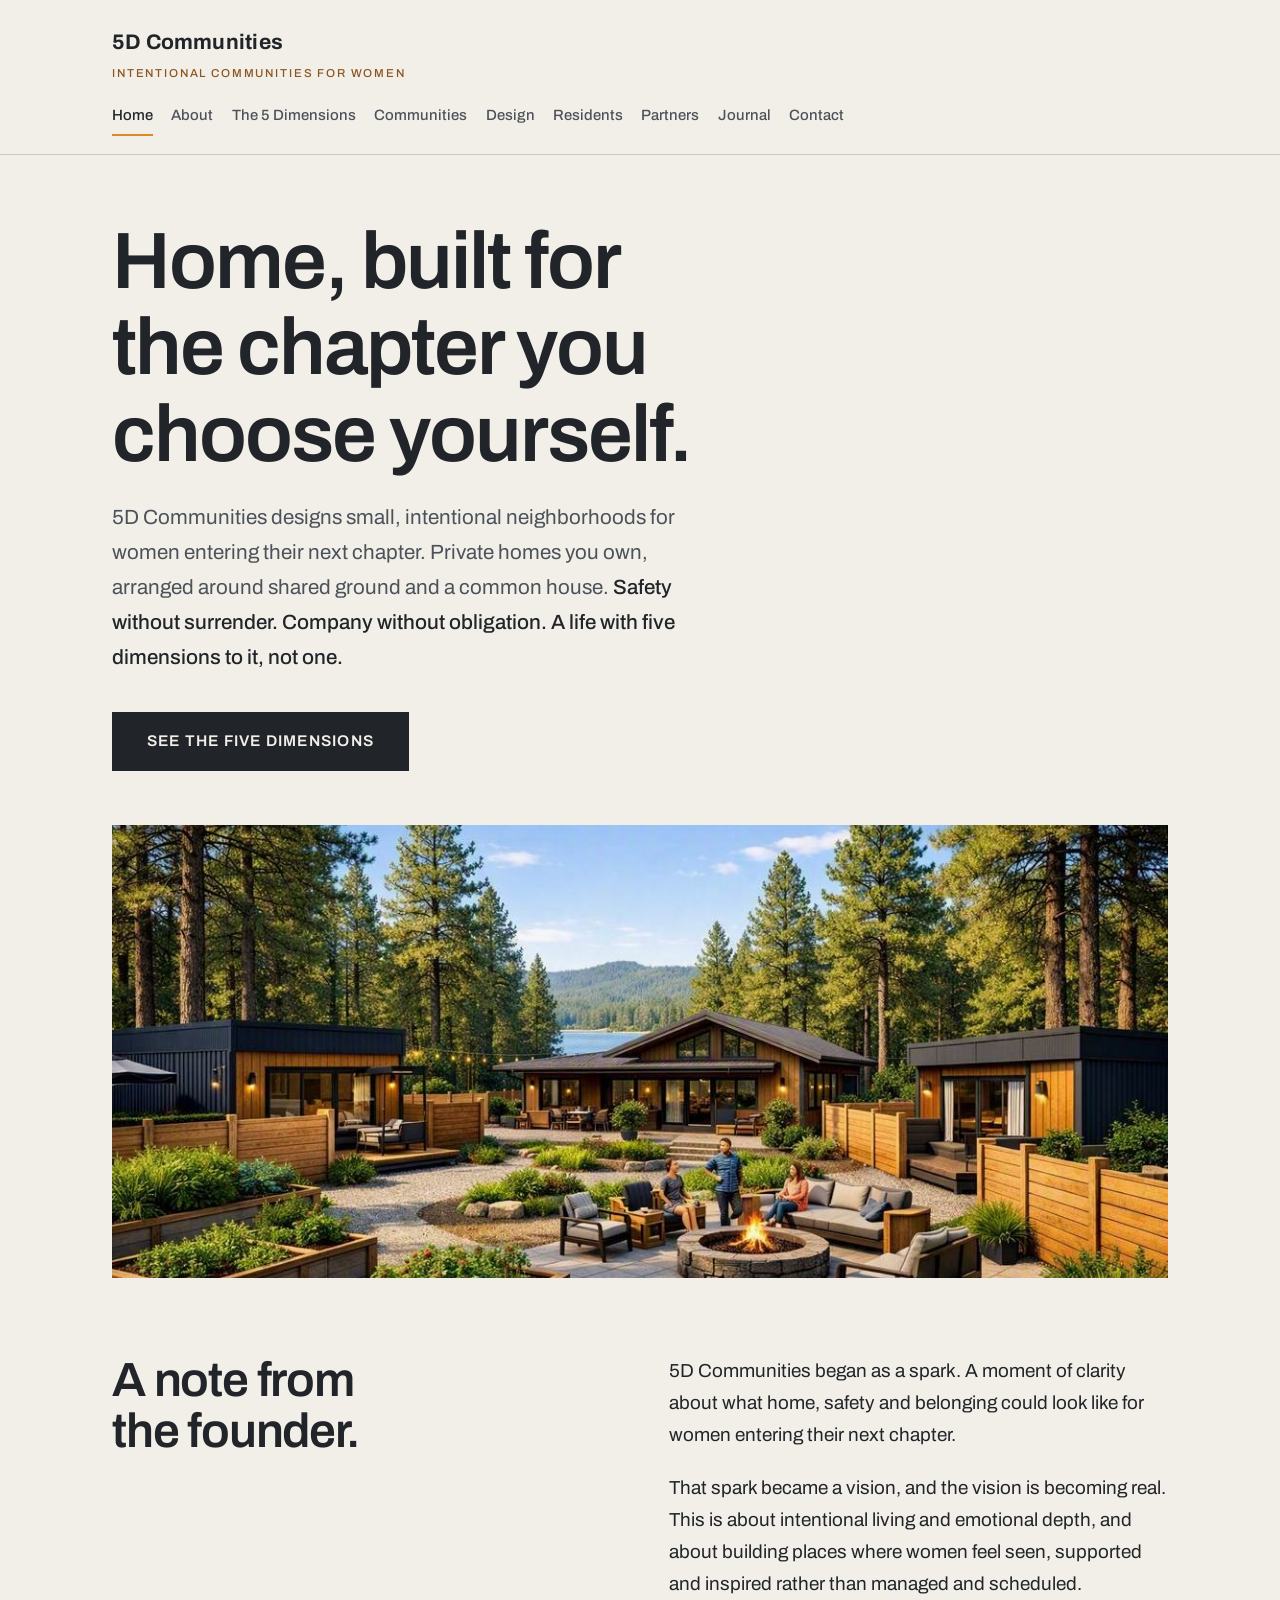
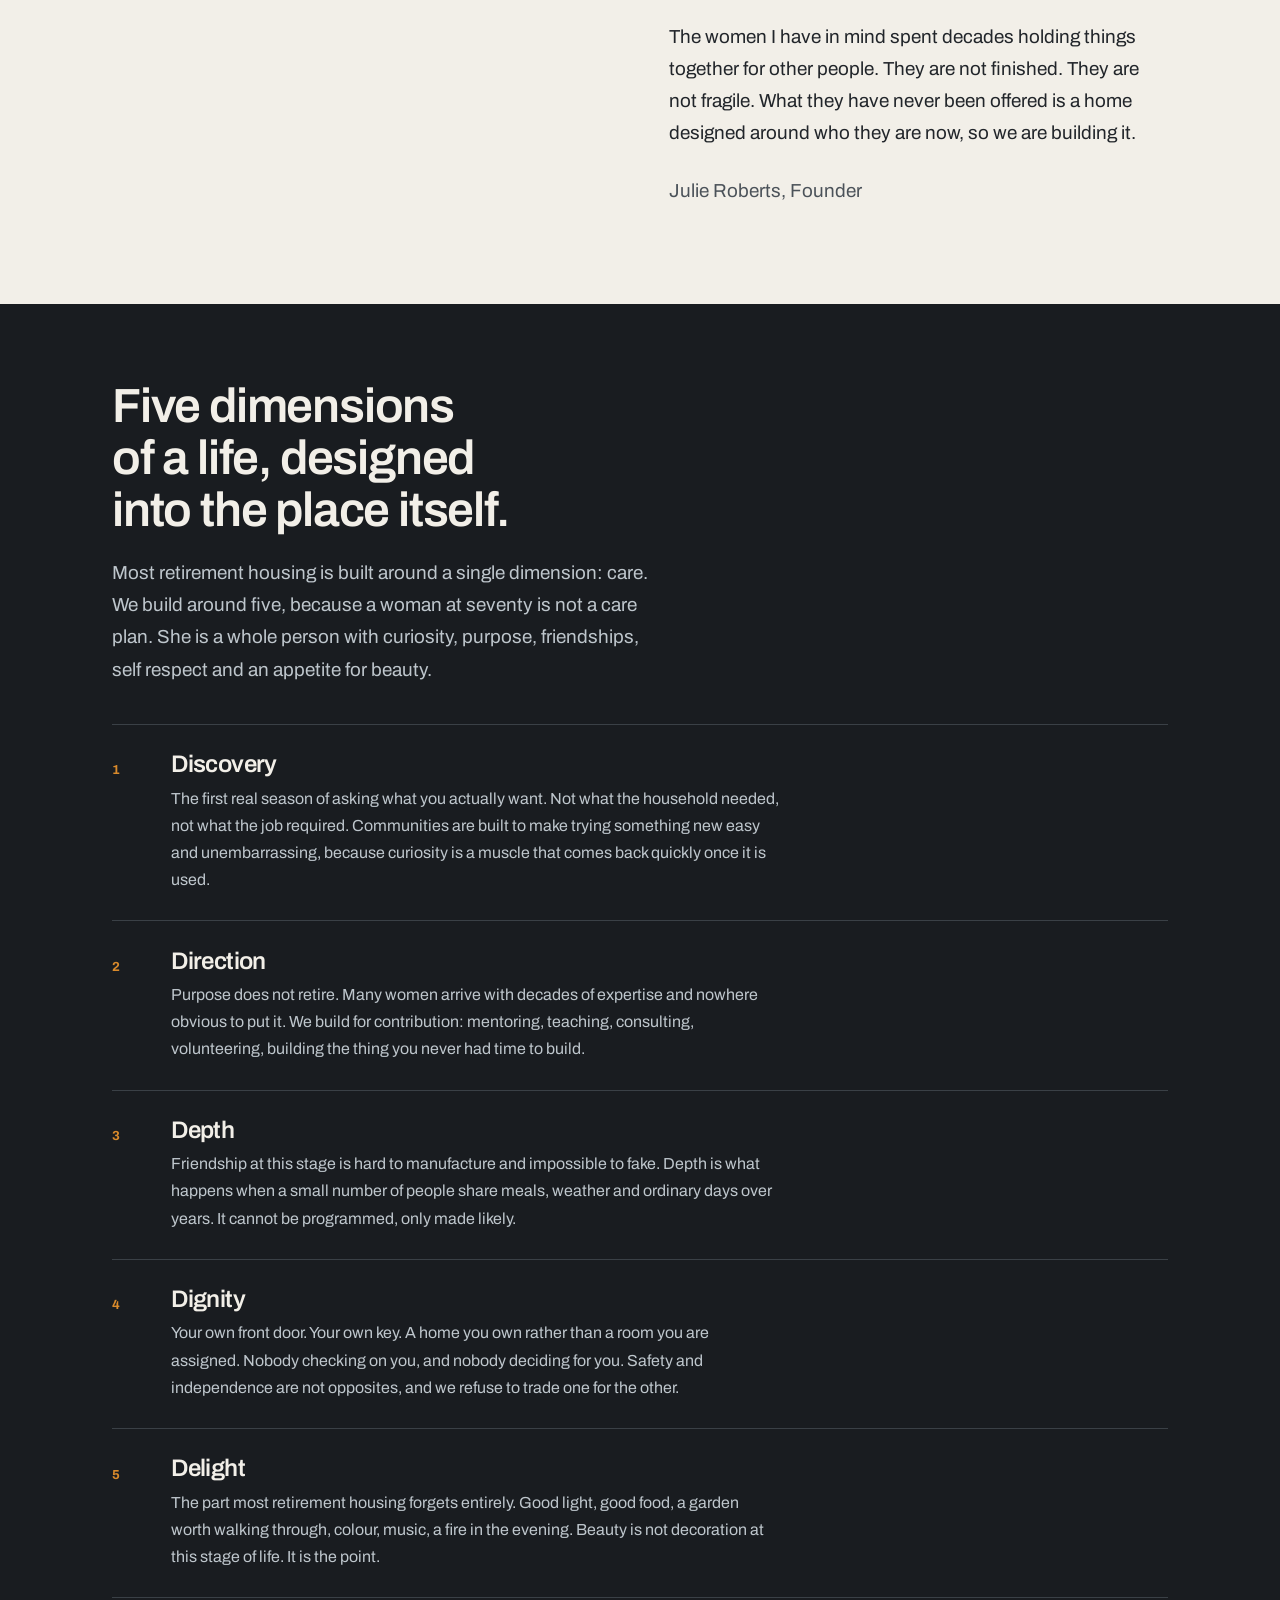
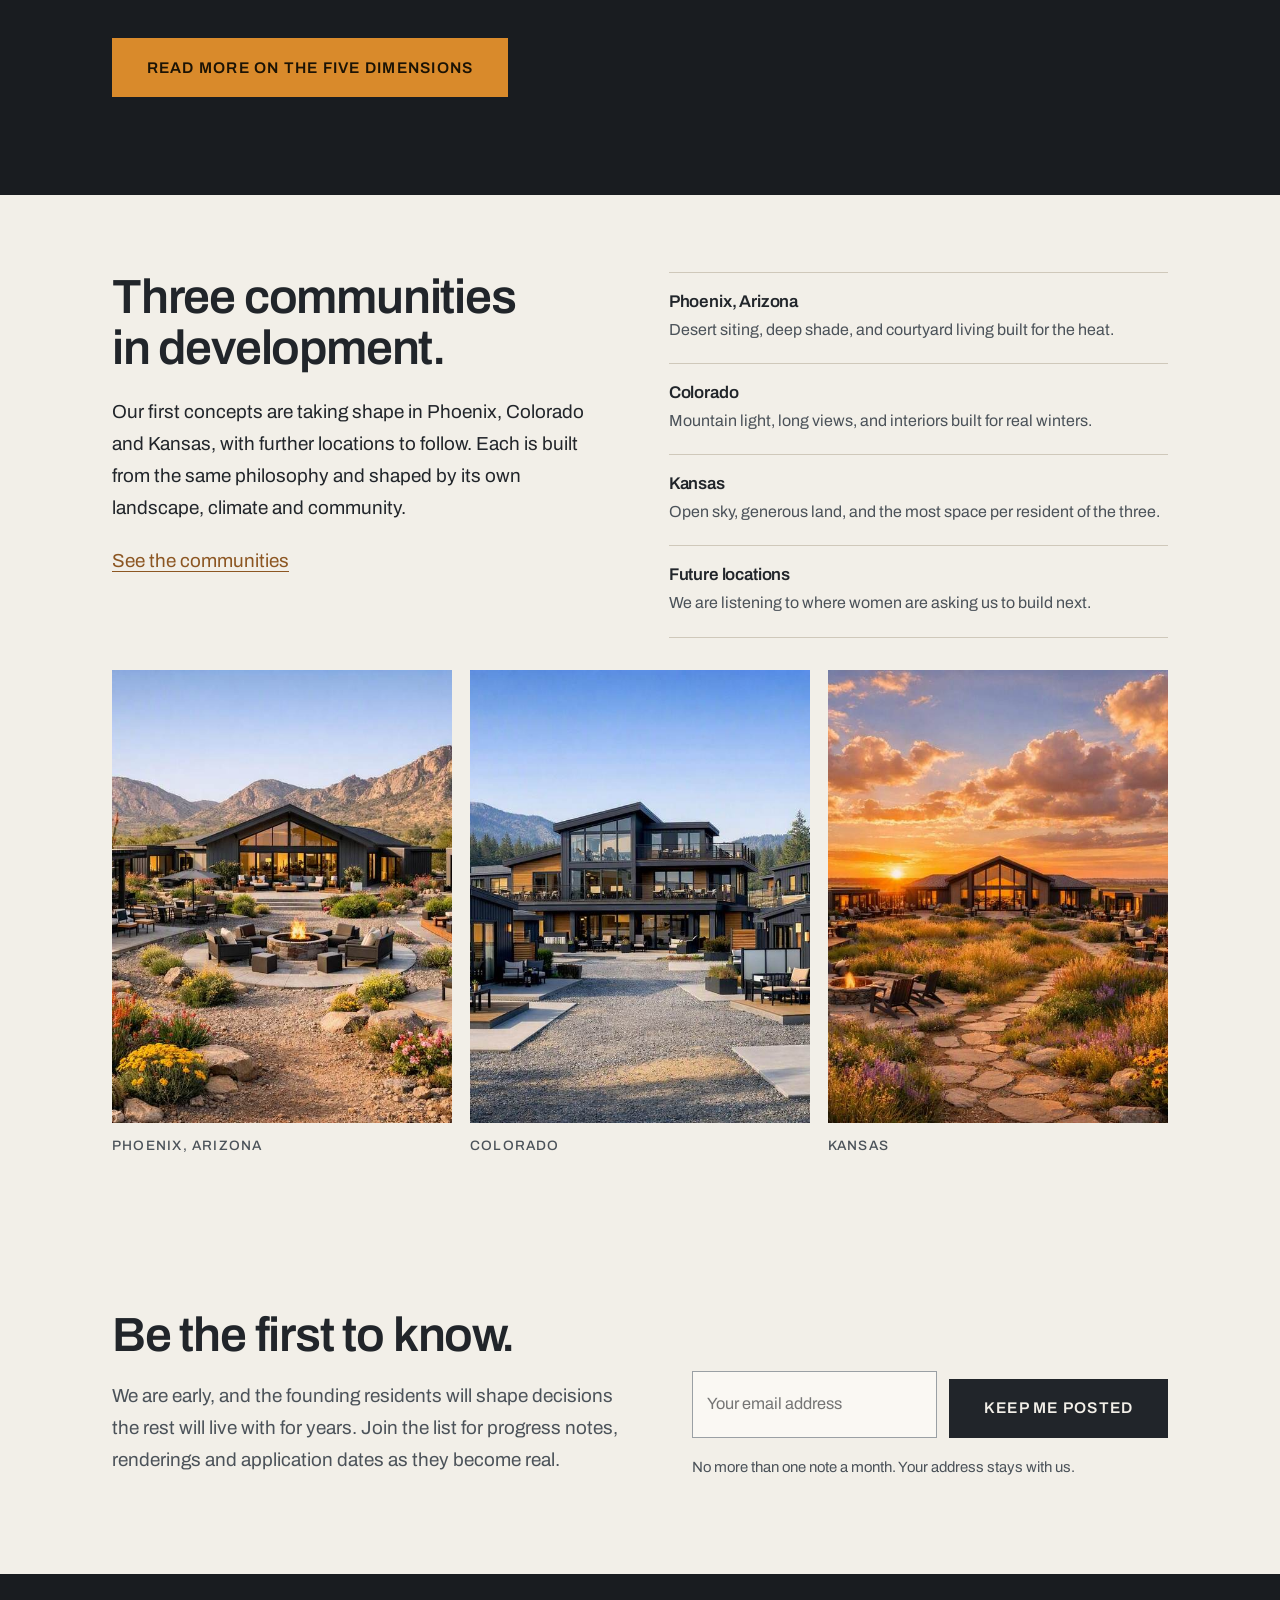
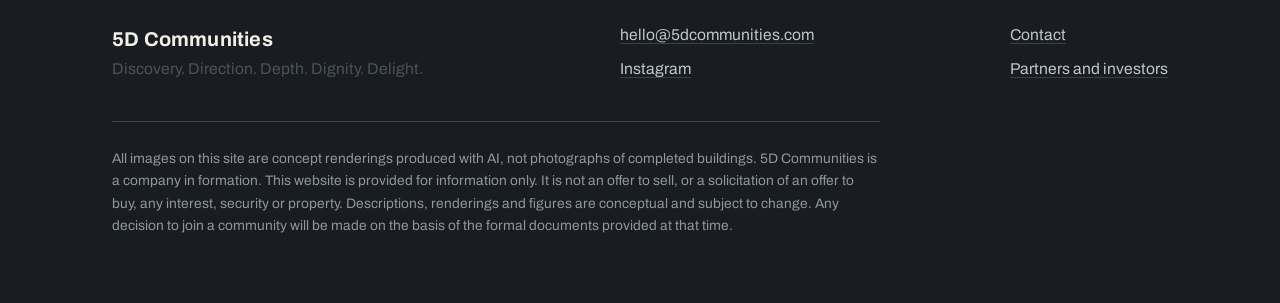
==== index.html @ 8128839b "new site" ====
<!DOCTYPE html>
<html lang="en">
<head>
<meta charset="utf-8">
<meta name="viewport" content="width=device-width, initial-scale=1">
<title>5D Communities preview</title>
<meta name="description" content="Intentional communities for women entering their next chapter. Private homes you own, arranged around shared ground and a common house.">
<link rel="canonical" href="https://5dcommunities.com/index.html">
<meta property="og:site_name" content="5D Communities">
<meta property="og:title" content="Home | 5D Communities">
<meta property="og:description" content="Intentional communities for women entering their next chapter. Private homes you own, arranged around shared ground and a common house.">
<meta property="og:type" content="website">
<meta property="og:url" content="https://5dcommunities.com/index.html">
<meta name="twitter:card" content="summary_large_image">
<link rel="preconnect" href="https://fonts.googleapis.com">
<link rel="preconnect" href="https://fonts.gstatic.com" crossorigin>
<link href="https://fonts.googleapis.com/css2?family=Archivo:wght@400;500;600;700&display=swap" rel="stylesheet">
<style>
/* =============================================================
   5D COMMUNITIES
   Palette drawn from the renderings: charcoal steel, warm cedar,
   bone, and the amber of a lit window at dusk.
   ============================================================= */

:root{
  --paper:#F2EFE8; --sand:#E7E2D7; --ivory:#FAF8F3;
  --ink:#21252A; --ink-2:#4B5259; --deep:#191C20;
  --cedar:#B9793E; --ember:#D98A2B; --cedar-d:#8C5622;
  --rule:#CFC8BA; --rule-dk:#3A4046;
  --measure:34rem; --gutter:clamp(1.35rem,5vw,4rem);
}
*{box-sizing:border-box}
html{-webkit-text-size-adjust:100%;scroll-behavior:smooth}
body{margin:0;background:var(--paper);color:var(--ink);
  font-family:"Archivo",system-ui,sans-serif;
  font-size:clamp(1.06rem,1rem + 0.32vw,1.18rem);line-height:1.7;
  -webkit-font-smoothing:antialiased}
h1,h2,h3{margin:0;font-weight:600;line-height:1.08;letter-spacing:-0.025em}
p{margin:0 0 1.1em}
a{color:var(--cedar-d);text-underline-offset:0.2em}
a:hover{color:var(--ink)}
a:focus-visible,button:focus-visible,summary:focus-visible,input:focus-visible,
select:focus-visible,textarea:focus-visible{outline:3px solid var(--cedar-d);outline-offset:3px}
img{max-width:100%}
.skip{position:absolute;left:-9999px}
.skip:focus{left:1rem;top:1rem;background:var(--ink);color:var(--paper);padding:0.7rem 1.1rem;z-index:20}

.wrap{max-width:74rem;margin:0 auto;padding-inline:var(--gutter)}
.measure{max-width:var(--measure)}
.band-a{background:var(--paper)}
.band-b{background:var(--sand)}
.band-dark{background:var(--deep);color:var(--paper)}
.band-dark h1,.band-dark h2,.band-dark h3{color:var(--paper)}
.band-dark .soft{color:#BEC6CC}
.band-dark a{color:var(--ember)}
.soft{color:var(--ink-2)}
section{padding:clamp(3.2rem,6vw,5.5rem) 0}

/* masthead */
.mast{padding:1.5rem 0 1.1rem;border-bottom:1px solid var(--rule)}
.mast-in{display:flex;flex-wrap:wrap;gap:0.9rem 2rem;align-items:center;justify-content:space-between}
.wordmark{font-size:1.32rem;font-weight:700;letter-spacing:0.01em;text-decoration:none;color:var(--ink)}
.wordmark .place{display:block;font-size:0.72rem;font-weight:500;letter-spacing:0.16em;
  text-transform:uppercase;color:var(--cedar-d);margin-top:0.25rem}
.nav{display:flex;flex-wrap:wrap;gap:0.1rem 1.15rem;font-size:0.93rem;font-weight:500}
.nav a{color:var(--ink-2);text-decoration:none;padding:0.35rem 0;border-bottom:2px solid transparent}
.nav a:hover{color:var(--ink);border-bottom-color:var(--cedar)}
.nav a.here{color:var(--ink);border-bottom-color:var(--ember)}

/* page heads */
.phead{padding:clamp(2.6rem,5vw,4.5rem) 0 0}
.phead h1{font-size:clamp(2.3rem,1.4rem + 3.8vw,4.1rem);max-width:17ch;text-wrap:balance}
.phead .lede{margin-top:1.4rem;max-width:37rem;font-size:1.09em;color:var(--ink-2)}
.hero h1{font-size:clamp(2.5rem,1.4rem + 4.7vw,5rem);max-width:16ch}
.hero .lede em{font-style:normal;color:var(--ink);font-weight:500}

/* imagery carries the page */
figure{margin:0}
figure img{display:block;width:100%;height:auto}
figcaption{margin-top:0.65rem;font-size:0.85rem;font-weight:500;letter-spacing:0.09em;
  text-transform:uppercase;color:var(--ink-2)}
.band-dark figcaption{color:#AEB6BC}
.bleed{width:100vw;margin-inline:calc(50% - 50vw)}
.hero-figure{margin-top:clamp(2.2rem,4.5vw,3.4rem)}
.hero-figure img{aspect-ratio:21/9;object-fit:cover;min-height:16rem}
@media (max-width:640px){.hero-figure img{aspect-ratio:4/3}}
.fig-wide{margin-top:2rem}
.fig-wide img{aspect-ratio:16/9;object-fit:cover}
.fig-grid{display:grid;gap:1.1rem;grid-template-columns:1fr;margin-top:2rem}
@media (min-width:820px){
  .fig-grid.two{grid-template-columns:1fr 1fr}
  .fig-grid.three{grid-template-columns:repeat(3,1fr)}
  .fig-grid.wide-narrow{grid-template-columns:1.5fr 1fr;align-items:stretch}
}
.fig-grid.three img{aspect-ratio:3/4;object-fit:cover}
.fig-grid.wide-narrow img{height:100%;object-fit:cover;aspect-ratio:4/3}
.plan-sheet img{background:#fff;border:1px solid var(--rule);aspect-ratio:auto}

/* layout */
.split{display:grid;grid-template-columns:1fr;gap:2.1rem}
@media (min-width:900px){
  .split{grid-template-columns:minmax(0,1fr) minmax(0,1.04fr);gap:clamp(3rem,6vw,5.5rem);align-items:start}
  .split.sticky-left > :first-child{position:sticky;top:2rem}
}
h2{font-size:clamp(1.9rem,1.35rem + 2.2vw,3rem);max-width:19ch;text-wrap:balance}
.sect-intro{margin-top:1.3rem}

/* five dimensions */
.dims{list-style:none;margin:2.4rem 0 0;padding:0}
.dims li{border-top:1px solid var(--rule);padding:1.7rem 0;display:grid;
  grid-template-columns:auto 1fr;gap:0 1.5rem;align-items:start}
.band-dark .dims li{border-color:var(--rule-dk)}
.dims li:last-child{border-bottom:1px solid var(--rule)}
.band-dark .dims li:last-child{border-bottom-color:var(--rule-dk)}
.dims .mark{font-size:0.82rem;font-weight:700;letter-spacing:0.14em;color:var(--ember);
  padding-top:0.45rem;min-width:2.2rem}
.dims h3{font-size:1.5rem;margin-bottom:0.4rem}
.dims p{margin:0;color:var(--ink-2);font-size:1rem;max-width:38rem}
.band-dark .dims p{color:#BEC6CC}
.dims .applied{margin-top:0.7rem;font-size:0.95rem;border-left:2px solid var(--cedar);padding-left:0.9rem}

/* hairline lists */
.entries{list-style:none;margin:0;padding:0}
.entries li{padding:1.25rem 0;border-top:1px solid var(--rule)}
.entries li:last-child{border-bottom:1px solid var(--rule)}
.band-dark .entries li{border-color:var(--rule-dk)}
.entries h3{font-size:1.06rem;font-weight:600;margin-bottom:0.3rem;letter-spacing:-0.01em}
.entries p{margin:0;font-size:1rem;color:var(--ink-2)}
.band-dark .entries p{color:#BEC6CC}

.isnt{list-style:none;margin:0;padding:0;max-width:32rem}
.isnt li{padding:1rem 0 1rem 2.2rem;border-top:1px solid var(--rule);position:relative;color:var(--ink-2)}
.isnt li:last-child{border-bottom:1px solid var(--rule)}
.isnt li::before{content:"";position:absolute;left:0;top:1.7rem;width:1.15rem;height:2px;background:var(--ember)}
.isnt strong{color:var(--ink);font-weight:600}

/* communities */
.places{list-style:none;margin:2.4rem 0 0;padding:0}
.place-item{border-top:1px solid var(--rule);padding:2.2rem 0}
.place-item:last-child{border-bottom:1px solid var(--rule)}
.place-item h3{font-size:1.75rem}
.tag{display:inline-block;font-size:0.72rem;font-weight:700;letter-spacing:0.16em;
  color:var(--cedar-d);border:1px solid var(--cedar);padding:0.22rem 0.65rem;margin-bottom:0.8rem}
.place-item p{margin:0.5rem 0 0;color:var(--ink-2);max-width:40rem}

/* placeholder */
.slot{background:var(--ivory);border:1px solid var(--rule);display:flex;align-items:center;
  justify-content:center;text-align:center;padding:2rem 1.2rem;color:var(--ink-2);
  font-size:0.85rem;font-weight:500;letter-spacing:0.09em;text-transform:uppercase;aspect-ratio:3/4}

/* figures */
.figures{display:grid;grid-template-columns:1fr;margin-top:2.2rem;max-width:50rem}
@media (min-width:760px){.figures{grid-template-columns:1fr 1fr;column-gap:3.5rem}}
.fig{padding:1.5rem 0;border-top:1px solid var(--rule)}
.fig .num{font-size:clamp(1.7rem,1.3rem + 1.7vw,2.35rem);font-weight:600;letter-spacing:-0.03em;
  line-height:1.1;display:block}
.fig .cap{display:block;margin-top:0.65rem;color:var(--ink-2);font-size:0.97rem;max-width:23rem}
.note{margin-top:2.2rem;padding:1.3rem 1.5rem;background:var(--ivory);border-left:3px solid var(--ember);
  max-width:39rem;font-size:0.97rem;color:var(--ink-2)}
.note p:last-child{margin-bottom:0}

/* questions */
details{border-top:1px solid var(--rule)}
details:last-of-type{border-bottom:1px solid var(--rule)}
summary{cursor:pointer;list-style:none;padding:1.25rem 2.6rem 1.25rem 0;position:relative;
  font-size:1.05rem;font-weight:500}
summary::-webkit-details-marker{display:none}
summary::after{content:"";position:absolute;right:0.4rem;top:1.7rem;width:0.68rem;height:0.68rem;
  border-right:2px solid var(--cedar-d);border-bottom:2px solid var(--cedar-d);
  transform:rotate(45deg);transform-origin:60% 60%;transition:transform .18s ease}
details[open] summary::after{transform:rotate(-135deg)}
details .answer{padding:0 0 1.4rem;max-width:var(--measure);color:var(--ink-2)}
details .answer p:last-child{margin-bottom:0}

/* journal */
.posts{list-style:none;margin:2rem 0 0;padding:0}
.posts li{border-top:1px solid var(--rule);padding:1.8rem 0}
.posts li:last-child{border-bottom:1px solid var(--rule)}
.posts .date{font-size:0.78rem;letter-spacing:0.14em;font-weight:700;color:var(--cedar-d)}
.posts h3{font-size:1.45rem;margin:0.45rem 0 0.45rem}
.posts p{margin:0;color:var(--ink-2);max-width:40rem}

/* forms */
.field{margin-bottom:1.35rem}
.field label{display:block;font-size:0.97rem;font-weight:500;margin-bottom:0.45rem}
input,select,textarea{width:100%;font:inherit;font-size:1.02rem;color:var(--ink);
  background:var(--ivory);border:1px solid #9AA0A4;border-radius:0;padding:0.78rem 0.9rem}
.band-dark input,.band-dark select,.band-dark textarea{background:#23272C;color:var(--paper);border-color:#4E555B}
input:hover,select:hover,textarea:hover{border-color:var(--cedar)}
textarea{min-height:6.5rem;resize:vertical}
.btn{display:inline-block;font:inherit;font-size:0.97rem;font-weight:600;letter-spacing:0.08em;
  text-transform:uppercase;background:var(--ink);color:var(--paper);border:1px solid var(--ink);
  border-radius:0;padding:0.95rem 2.1rem;cursor:pointer;margin-top:0.5rem;text-decoration:none;
  transition:background .2s ease,border-color .2s ease,color .2s ease}
.btn:hover{background:var(--cedar-d);border-color:var(--cedar-d);color:var(--paper)}
.band-dark .btn{background:var(--ember);border-color:var(--ember);color:#1B1305}
.band-dark .btn:hover{background:var(--paper);border-color:var(--paper);color:var(--ink)}
.form-foot{margin-top:1.1rem;font-size:0.93rem;color:var(--ink-2);max-width:30rem}
.band-dark .form-foot{color:#AEB6BC}
.hidden{display:none}

/* signup */
.signup .row{display:grid;gap:1.6rem;grid-template-columns:1fr;align-items:end}
@media (min-width:860px){.signup .row{grid-template-columns:1.1fr 1fr;gap:3.5rem}}
.inline-form{display:flex;flex-wrap:wrap;gap:0.8rem}
.inline-form input{flex:1 1 15rem}

/* footer */
footer{background:var(--deep);color:#BEC6CC;padding:3rem 0 3.2rem}
footer a{color:#BEC6CC;text-decoration:none;border-bottom:1px solid #3A4046}
footer a:hover{color:var(--ember);border-bottom-color:var(--ember)}
.foot-rule{display:none}
.foot-grid{display:flex;flex-wrap:wrap;gap:1.8rem 3.5rem;justify-content:space-between;
  align-items:flex-start;font-size:0.98rem}
.foot-mark{font-size:1.25rem;font-weight:700;color:var(--paper);letter-spacing:0.01em}
.legal{margin-top:2.4rem;padding-top:1.6rem;border-top:1px solid var(--rule-dk);
  font-size:0.86rem;line-height:1.62;color:#8E979E;max-width:48rem}

@media (prefers-reduced-motion:reduce){*{transition:none !important;animation:none !important}
  html{scroll-behavior:auto}}

</style>
</head>
<body>
<a class="skip" href="#main">Skip to content</a>

<header class="mast">
  <div class="wrap mast-in">
    <a class="wordmark" href="#" onclick="return false">5D Communities<span class="place">Intentional communities for women</span></a>
    <nav class="nav" aria-label="Main">
      <a href="#" onclick="return false" class="here" aria-current="page">Home</a>
      <a href="#" onclick="return false">About</a>
      <a href="#" onclick="return false">The 5 Dimensions</a>
      <a href="#" onclick="return false">Communities</a>
      <a href="#" onclick="return false">Design</a>
      <a href="#" onclick="return false">Residents</a>
      <a href="#" onclick="return false">Partners</a>
      <a href="#" onclick="return false">Journal</a>
      <a href="#" onclick="return false">Contact</a>
    </nav>
  </div>
</header>

<main id="main">

<div class="phead hero">
  <div class="wrap">
    <h1>Home, built for the chapter you choose yourself.</h1>
    <p class="lede">
      5D Communities designs small, intentional neighborhoods for women entering their next chapter.
      Private homes you own, arranged around shared ground and a common house.
      <em>Safety without surrender. Company without obligation. A life with five dimensions to it,
      not one.</em>
    </p>
    <p style="margin-top:1.8rem"><a class="btn" href="#" onclick="return false">See the five dimensions</a></p>
  </div>
  <div class="wrap">
    <figure class="hero-figure"><img src="[data-uri]" alt="Residents talking around a fire pit outside the common house, with raised garden beds in the foreground" loading="lazy" decoding="async"></figure>
  </div>
</div>

<section class="band-a">
  <div class="wrap split sticky-left">
    <div>
      <h2>A note from the founder.</h2>
    </div>
    <div class="measure">
      <p>
        5D Communities began as a spark. A moment of clarity about what home, safety and belonging
        could look like for women entering their next chapter.
      </p>
      <p>
        That spark became a vision, and the vision is becoming real. This is about intentional
        living and emotional depth, and about building places where women feel seen, supported and
        inspired rather than managed and scheduled.
      </p>
      <p>
        The women I have in mind spent decades holding things together for other people. They are
        not finished. They are not fragile. What they have never been offered is a home designed
        around who they are now, so we are building it.
      </p>
      <p class="soft" style="margin-top:1.6rem">Julie Roberts, Founder</p>
    </div>
  </div>
</section>

<section class="band-dark">
  <div class="wrap">
    <h2>Five dimensions of a life, designed into the place itself.</h2>
    <p class="sect-intro measure soft">
      Most retirement housing is built around a single dimension: care. We build around five, because
      a woman at seventy is not a care plan. She is a whole person with curiosity, purpose,
      friendships, self respect and an appetite for beauty.
    </p>
    <ul class="dims">
  <li><span class="mark">1</span><div><h3>Discovery</h3><p>The first real season of asking what you actually want. Not what the household needed, not what the job required. Communities are built to make trying something new easy and unembarrassing, because curiosity is a muscle that comes back quickly once it is used.</p></div></li>
  <li><span class="mark">2</span><div><h3>Direction</h3><p>Purpose does not retire. Many women arrive with decades of expertise and nowhere obvious to put it. We build for contribution: mentoring, teaching, consulting, volunteering, building the thing you never had time to build.</p></div></li>
  <li><span class="mark">3</span><div><h3>Depth</h3><p>Friendship at this stage is hard to manufacture and impossible to fake. Depth is what happens when a small number of people share meals, weather and ordinary days over years. It cannot be programmed, only made likely.</p></div></li>
  <li><span class="mark">4</span><div><h3>Dignity</h3><p>Your own front door. Your own key. A home you own rather than a room you are assigned. Nobody checking on you, and nobody deciding for you. Safety and independence are not opposites, and we refuse to trade one for the other.</p></div></li>
  <li><span class="mark">5</span><div><h3>Delight</h3><p>The part most retirement housing forgets entirely. Good light, good food, a garden worth walking through, colour, music, a fire in the evening. Beauty is not decoration at this stage of life. It is the point.</p></div></li>
</ul>
    <p style="margin-top:2rem"><a class="btn" href="#" onclick="return false">Read more on the five dimensions</a></p>
  </div>
</section>

<section class="band-a">
  <div class="wrap split">
    <div>
      <h2>Three communities in development.</h2>
      <div class="sect-intro measure">
        <p>
          Our first concepts are taking shape in Phoenix, Colorado and Kansas, with further locations
          to follow. Each is built from the same philosophy and shaped by its own landscape, climate
          and community.
        </p>
        <p><a href="#" onclick="return false">See the communities</a></p>
      </div>
    </div>
    <div>
      <ul class="entries">
        <li><h3>Phoenix, Arizona</h3><p>Desert siting, deep shade, and courtyard living built for the heat.</p></li>
        <li><h3>Colorado</h3><p>Mountain light, long views, and interiors built for real winters.</p></li>
        <li><h3>Kansas</h3><p>Open sky, generous land, and the most space per resident of the three.</p></li>
        <li><h3>Future locations</h3><p>We are listening to where women are asking us to build next.</p></li>
      </ul>
    </div>
  </div>
  <div class="wrap">
    <div class="fig-grid three">
      <figure class=""><img src="[data-uri]" alt="The Phoenix common house at golden hour with desert planting and a fire pit" loading="lazy" decoding="async"><figcaption>Phoenix, Arizona</figcaption></figure>
      <figure class=""><img src="[data-uri]" alt="Homes and the common house against a Colorado mountain backdrop" loading="lazy" decoding="async"><figcaption>Colorado</figcaption></figure>
      <figure class=""><img src="[data-uri]" alt="The Kansas common house at sunset surrounded by prairie planting" loading="lazy" decoding="async"><figcaption>Kansas</figcaption></figure>
    </div>
  </div>
</section>

<section class="signup">
  <div class="wrap row">
    <div>
      <h2>Be the first to know.</h2>
      <p class="soft" style="margin-top:1.1rem;max-width:34rem">We are early, and the founding residents will shape decisions the rest will live with for years. Join the list for progress notes, renderings and application dates as they become real.</p>
    </div>
    <div>
      <form class="inline-form" action="https://formspree.io/f/YOUR_FORM_ID" method="POST">
        <label class="hidden" for="su-email">Email address</label>
        <input id="su-email" type="email" name="email" placeholder="Your email address" autocomplete="email" required>
        <input type="hidden" name="_subject" value="5D list signup">
        <button class="btn" type="submit">Keep me posted</button>
      </form>
      <p class="form-foot">No more than one note a month. Your address stays with us.</p>
    </div>
  </div>
</section>

</main>

<footer>
  <div class="wrap">
    <hr class="foot-rule">
    <div class="foot-grid">
      <div>
        <div class="display foot-mark">5D Communities</div>
        <div class="soft">Discovery. Direction. Depth. Dignity. Delight.</div>
      </div>
      <div>
        <div><a href="mailto:hello@5dcommunities.com">hello@5dcommunities.com</a></div>
        <div style="margin-top:0.5rem"><a href="https://instagram.com/5dcommunities">Instagram</a></div>
      </div>
      <div>
        <div><a href="#" onclick="return false">Contact</a></div>
        <div style="margin-top:0.5rem"><a href="#" onclick="return false">Partners and investors</a></div>
      </div>
    </div>
    <p class="legal">
      All images on this site are concept renderings produced with AI, not photographs of completed
      buildings. 5D Communities is a company in formation. This website is provided for information only. It is
      not an offer to sell, or a solicitation of an offer to buy, any interest, security or property.
      Descriptions, renderings and figures are conceptual and subject to change. Any decision to join
      a community will be made on the basis of the formal documents provided at that time.
    </p>
  </div>
</footer>
</body>
</html>
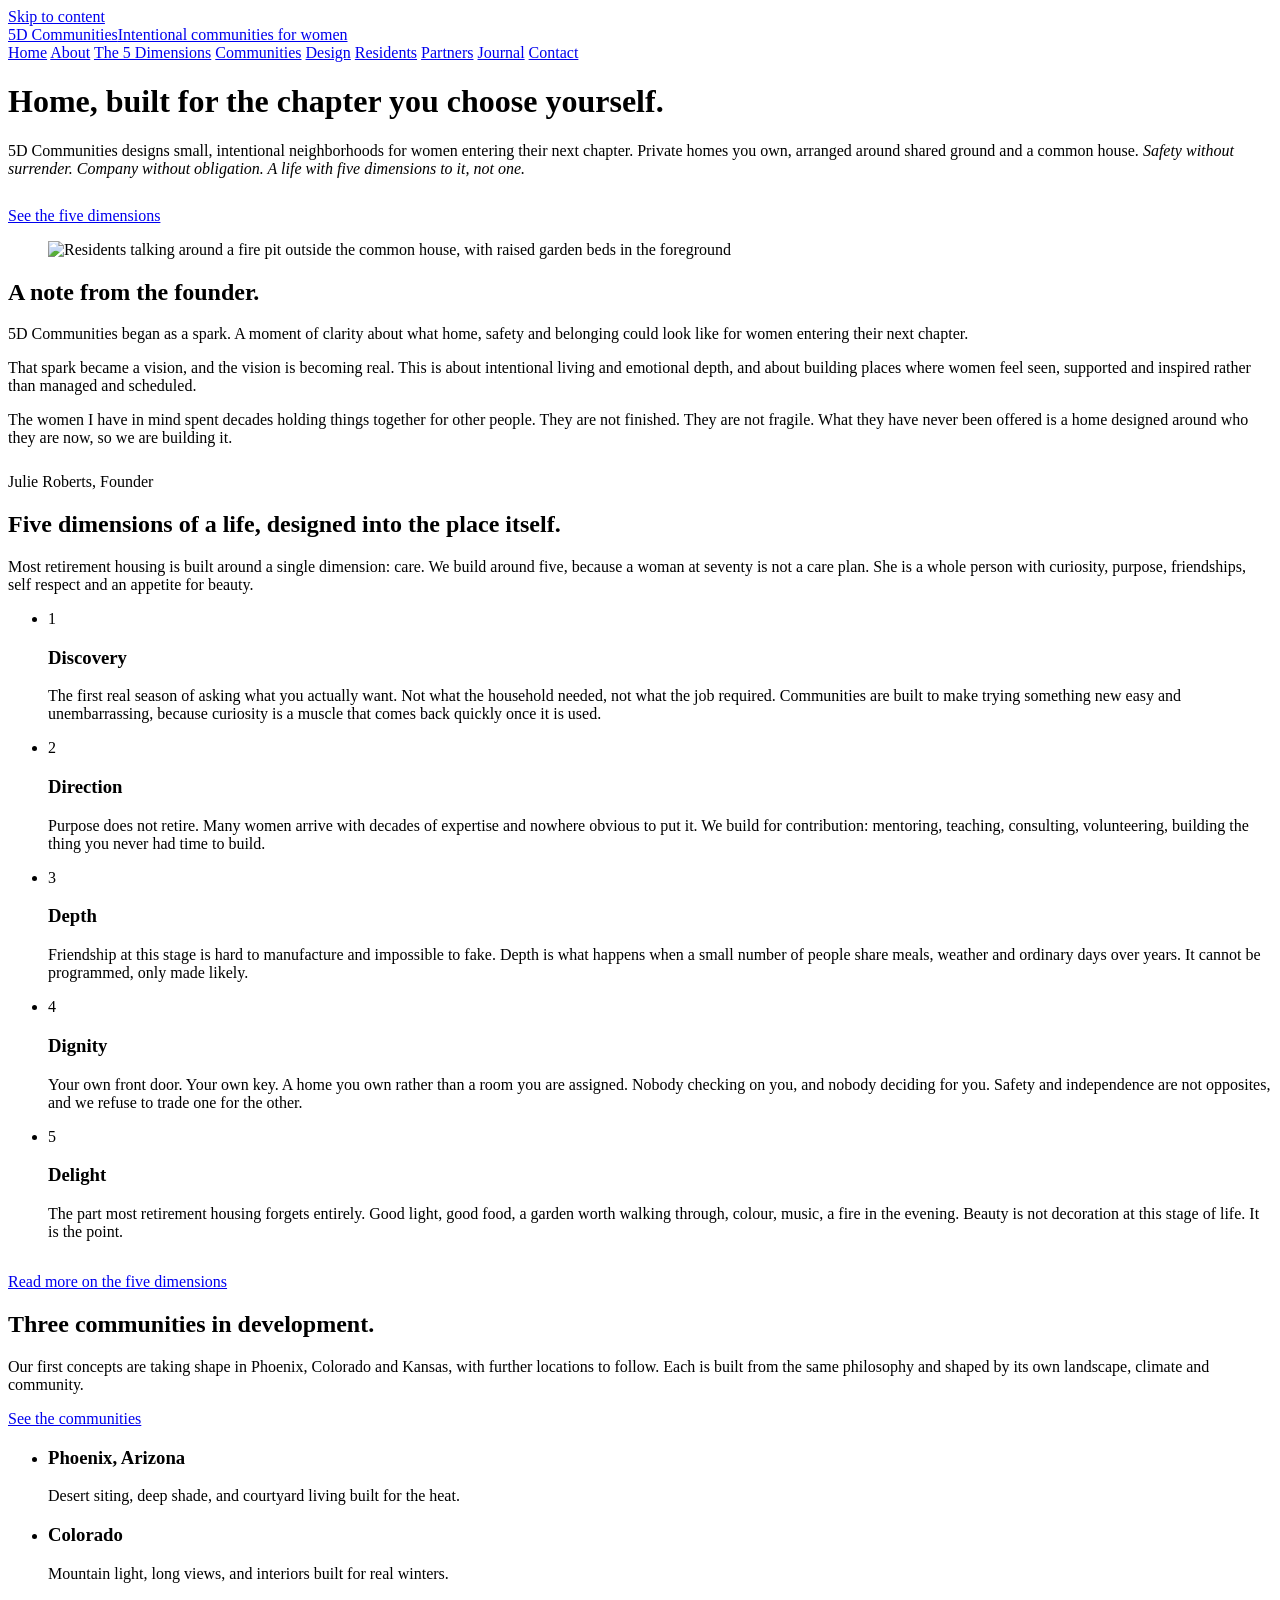
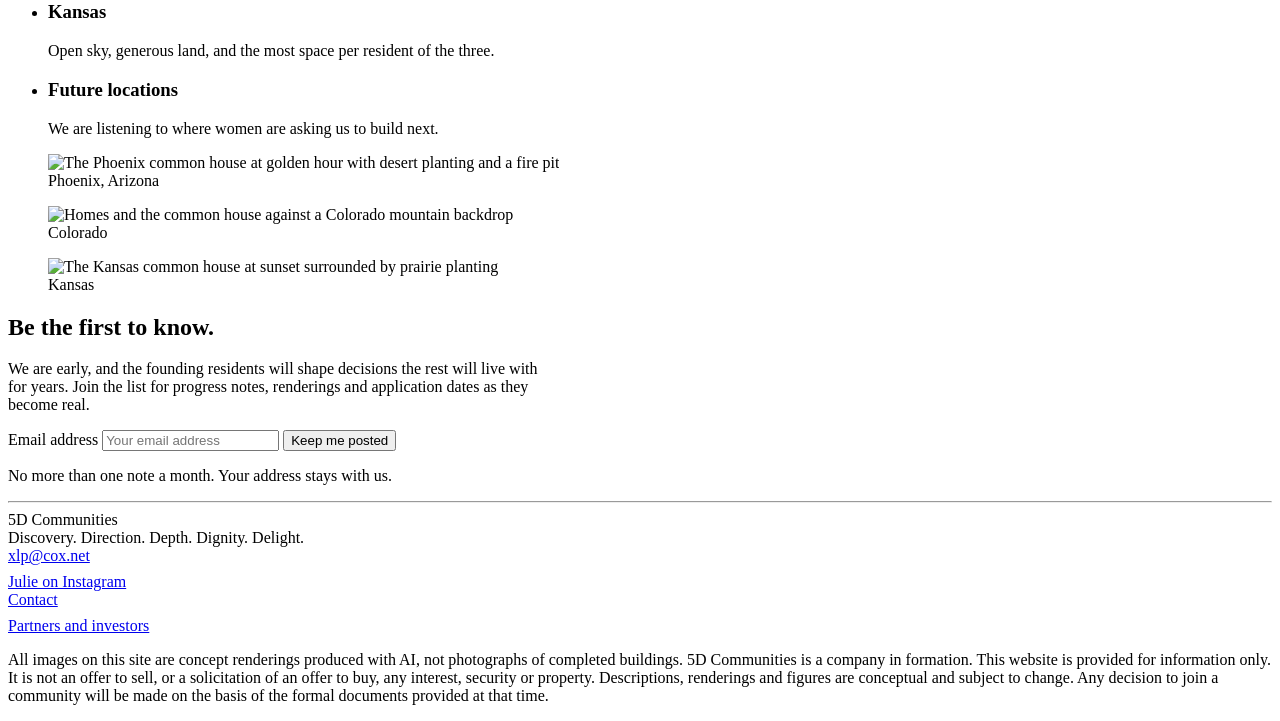
==== commit 728914b9: "Add files via upload" ====
--- a/index.html
+++ b/index.html
@@ -3,7 +3,7 @@
 <head>
 <meta charset="utf-8">
 <meta name="viewport" content="width=device-width, initial-scale=1">
-<title>5D Communities preview</title>
+<title>Home | 5D Communities</title>
 <meta name="description" content="Intentional communities for women entering their next chapter. Private homes you own, arranged around shared ground and a common house.">
 <link rel="canonical" href="https://5dcommunities.com/index.html">
 <meta property="og:site_name" content="5D Communities">
@@ -15,228 +15,24 @@
 <link rel="preconnect" href="https://fonts.googleapis.com">
 <link rel="preconnect" href="https://fonts.gstatic.com" crossorigin>
 <link href="https://fonts.googleapis.com/css2?family=Archivo:wght@400;500;600;700&display=swap" rel="stylesheet">
-<style>
-/* =============================================================
-   5D COMMUNITIES
-   Palette drawn from the renderings: charcoal steel, warm cedar,
-   bone, and the amber of a lit window at dusk.
-   ============================================================= */
-
-:root{
-  --paper:#F2EFE8; --sand:#E7E2D7; --ivory:#FAF8F3;
-  --ink:#21252A; --ink-2:#4B5259; --deep:#191C20;
-  --cedar:#B9793E; --ember:#D98A2B; --cedar-d:#8C5622;
-  --rule:#CFC8BA; --rule-dk:#3A4046;
-  --measure:34rem; --gutter:clamp(1.35rem,5vw,4rem);
-}
-*{box-sizing:border-box}
-html{-webkit-text-size-adjust:100%;scroll-behavior:smooth}
-body{margin:0;background:var(--paper);color:var(--ink);
-  font-family:"Archivo",system-ui,sans-serif;
-  font-size:clamp(1.06rem,1rem + 0.32vw,1.18rem);line-height:1.7;
-  -webkit-font-smoothing:antialiased}
-h1,h2,h3{margin:0;font-weight:600;line-height:1.08;letter-spacing:-0.025em}
-p{margin:0 0 1.1em}
-a{color:var(--cedar-d);text-underline-offset:0.2em}
-a:hover{color:var(--ink)}
-a:focus-visible,button:focus-visible,summary:focus-visible,input:focus-visible,
-select:focus-visible,textarea:focus-visible{outline:3px solid var(--cedar-d);outline-offset:3px}
-img{max-width:100%}
-.skip{position:absolute;left:-9999px}
-.skip:focus{left:1rem;top:1rem;background:var(--ink);color:var(--paper);padding:0.7rem 1.1rem;z-index:20}
-
-.wrap{max-width:74rem;margin:0 auto;padding-inline:var(--gutter)}
-.measure{max-width:var(--measure)}
-.band-a{background:var(--paper)}
-.band-b{background:var(--sand)}
-.band-dark{background:var(--deep);color:var(--paper)}
-.band-dark h1,.band-dark h2,.band-dark h3{color:var(--paper)}
-.band-dark .soft{color:#BEC6CC}
-.band-dark a{color:var(--ember)}
-.soft{color:var(--ink-2)}
-section{padding:clamp(3.2rem,6vw,5.5rem) 0}
-
-/* masthead */
-.mast{padding:1.5rem 0 1.1rem;border-bottom:1px solid var(--rule)}
-.mast-in{display:flex;flex-wrap:wrap;gap:0.9rem 2rem;align-items:center;justify-content:space-between}
-.wordmark{font-size:1.32rem;font-weight:700;letter-spacing:0.01em;text-decoration:none;color:var(--ink)}
-.wordmark .place{display:block;font-size:0.72rem;font-weight:500;letter-spacing:0.16em;
-  text-transform:uppercase;color:var(--cedar-d);margin-top:0.25rem}
-.nav{display:flex;flex-wrap:wrap;gap:0.1rem 1.15rem;font-size:0.93rem;font-weight:500}
-.nav a{color:var(--ink-2);text-decoration:none;padding:0.35rem 0;border-bottom:2px solid transparent}
-.nav a:hover{color:var(--ink);border-bottom-color:var(--cedar)}
-.nav a.here{color:var(--ink);border-bottom-color:var(--ember)}
-
-/* page heads */
-.phead{padding:clamp(2.6rem,5vw,4.5rem) 0 0}
-.phead h1{font-size:clamp(2.3rem,1.4rem + 3.8vw,4.1rem);max-width:17ch;text-wrap:balance}
-.phead .lede{margin-top:1.4rem;max-width:37rem;font-size:1.09em;color:var(--ink-2)}
-.hero h1{font-size:clamp(2.5rem,1.4rem + 4.7vw,5rem);max-width:16ch}
-.hero .lede em{font-style:normal;color:var(--ink);font-weight:500}
-
-/* imagery carries the page */
-figure{margin:0}
-figure img{display:block;width:100%;height:auto}
-figcaption{margin-top:0.65rem;font-size:0.85rem;font-weight:500;letter-spacing:0.09em;
-  text-transform:uppercase;color:var(--ink-2)}
-.band-dark figcaption{color:#AEB6BC}
-.bleed{width:100vw;margin-inline:calc(50% - 50vw)}
-.hero-figure{margin-top:clamp(2.2rem,4.5vw,3.4rem)}
-.hero-figure img{aspect-ratio:21/9;object-fit:cover;min-height:16rem}
-@media (max-width:640px){.hero-figure img{aspect-ratio:4/3}}
-.fig-wide{margin-top:2rem}
-.fig-wide img{aspect-ratio:16/9;object-fit:cover}
-.fig-grid{display:grid;gap:1.1rem;grid-template-columns:1fr;margin-top:2rem}
-@media (min-width:820px){
-  .fig-grid.two{grid-template-columns:1fr 1fr}
-  .fig-grid.three{grid-template-columns:repeat(3,1fr)}
-  .fig-grid.wide-narrow{grid-template-columns:1.5fr 1fr;align-items:stretch}
-}
-.fig-grid.three img{aspect-ratio:3/4;object-fit:cover}
-.fig-grid.wide-narrow img{height:100%;object-fit:cover;aspect-ratio:4/3}
-.plan-sheet img{background:#fff;border:1px solid var(--rule);aspect-ratio:auto}
-
-/* layout */
-.split{display:grid;grid-template-columns:1fr;gap:2.1rem}
-@media (min-width:900px){
-  .split{grid-template-columns:minmax(0,1fr) minmax(0,1.04fr);gap:clamp(3rem,6vw,5.5rem);align-items:start}
-  .split.sticky-left > :first-child{position:sticky;top:2rem}
-}
-h2{font-size:clamp(1.9rem,1.35rem + 2.2vw,3rem);max-width:19ch;text-wrap:balance}
-.sect-intro{margin-top:1.3rem}
-
-/* five dimensions */
-.dims{list-style:none;margin:2.4rem 0 0;padding:0}
-.dims li{border-top:1px solid var(--rule);padding:1.7rem 0;display:grid;
-  grid-template-columns:auto 1fr;gap:0 1.5rem;align-items:start}
-.band-dark .dims li{border-color:var(--rule-dk)}
-.dims li:last-child{border-bottom:1px solid var(--rule)}
-.band-dark .dims li:last-child{border-bottom-color:var(--rule-dk)}
-.dims .mark{font-size:0.82rem;font-weight:700;letter-spacing:0.14em;color:var(--ember);
-  padding-top:0.45rem;min-width:2.2rem}
-.dims h3{font-size:1.5rem;margin-bottom:0.4rem}
-.dims p{margin:0;color:var(--ink-2);font-size:1rem;max-width:38rem}
-.band-dark .dims p{color:#BEC6CC}
-.dims .applied{margin-top:0.7rem;font-size:0.95rem;border-left:2px solid var(--cedar);padding-left:0.9rem}
-
-/* hairline lists */
-.entries{list-style:none;margin:0;padding:0}
-.entries li{padding:1.25rem 0;border-top:1px solid var(--rule)}
-.entries li:last-child{border-bottom:1px solid var(--rule)}
-.band-dark .entries li{border-color:var(--rule-dk)}
-.entries h3{font-size:1.06rem;font-weight:600;margin-bottom:0.3rem;letter-spacing:-0.01em}
-.entries p{margin:0;font-size:1rem;color:var(--ink-2)}
-.band-dark .entries p{color:#BEC6CC}
-
-.isnt{list-style:none;margin:0;padding:0;max-width:32rem}
-.isnt li{padding:1rem 0 1rem 2.2rem;border-top:1px solid var(--rule);position:relative;color:var(--ink-2)}
-.isnt li:last-child{border-bottom:1px solid var(--rule)}
-.isnt li::before{content:"";position:absolute;left:0;top:1.7rem;width:1.15rem;height:2px;background:var(--ember)}
-.isnt strong{color:var(--ink);font-weight:600}
-
-/* communities */
-.places{list-style:none;margin:2.4rem 0 0;padding:0}
-.place-item{border-top:1px solid var(--rule);padding:2.2rem 0}
-.place-item:last-child{border-bottom:1px solid var(--rule)}
-.place-item h3{font-size:1.75rem}
-.tag{display:inline-block;font-size:0.72rem;font-weight:700;letter-spacing:0.16em;
-  color:var(--cedar-d);border:1px solid var(--cedar);padding:0.22rem 0.65rem;margin-bottom:0.8rem}
-.place-item p{margin:0.5rem 0 0;color:var(--ink-2);max-width:40rem}
-
-/* placeholder */
-.slot{background:var(--ivory);border:1px solid var(--rule);display:flex;align-items:center;
-  justify-content:center;text-align:center;padding:2rem 1.2rem;color:var(--ink-2);
-  font-size:0.85rem;font-weight:500;letter-spacing:0.09em;text-transform:uppercase;aspect-ratio:3/4}
-
-/* figures */
-.figures{display:grid;grid-template-columns:1fr;margin-top:2.2rem;max-width:50rem}
-@media (min-width:760px){.figures{grid-template-columns:1fr 1fr;column-gap:3.5rem}}
-.fig{padding:1.5rem 0;border-top:1px solid var(--rule)}
-.fig .num{font-size:clamp(1.7rem,1.3rem + 1.7vw,2.35rem);font-weight:600;letter-spacing:-0.03em;
-  line-height:1.1;display:block}
-.fig .cap{display:block;margin-top:0.65rem;color:var(--ink-2);font-size:0.97rem;max-width:23rem}
-.note{margin-top:2.2rem;padding:1.3rem 1.5rem;background:var(--ivory);border-left:3px solid var(--ember);
-  max-width:39rem;font-size:0.97rem;color:var(--ink-2)}
-.note p:last-child{margin-bottom:0}
-
-/* questions */
-details{border-top:1px solid var(--rule)}
-details:last-of-type{border-bottom:1px solid var(--rule)}
-summary{cursor:pointer;list-style:none;padding:1.25rem 2.6rem 1.25rem 0;position:relative;
-  font-size:1.05rem;font-weight:500}
-summary::-webkit-details-marker{display:none}
-summary::after{content:"";position:absolute;right:0.4rem;top:1.7rem;width:0.68rem;height:0.68rem;
-  border-right:2px solid var(--cedar-d);border-bottom:2px solid var(--cedar-d);
-  transform:rotate(45deg);transform-origin:60% 60%;transition:transform .18s ease}
-details[open] summary::after{transform:rotate(-135deg)}
-details .answer{padding:0 0 1.4rem;max-width:var(--measure);color:var(--ink-2)}
-details .answer p:last-child{margin-bottom:0}
-
-/* journal */
-.posts{list-style:none;margin:2rem 0 0;padding:0}
-.posts li{border-top:1px solid var(--rule);padding:1.8rem 0}
-.posts li:last-child{border-bottom:1px solid var(--rule)}
-.posts .date{font-size:0.78rem;letter-spacing:0.14em;font-weight:700;color:var(--cedar-d)}
-.posts h3{font-size:1.45rem;margin:0.45rem 0 0.45rem}
-.posts p{margin:0;color:var(--ink-2);max-width:40rem}
-
-/* forms */
-.field{margin-bottom:1.35rem}
-.field label{display:block;font-size:0.97rem;font-weight:500;margin-bottom:0.45rem}
-input,select,textarea{width:100%;font:inherit;font-size:1.02rem;color:var(--ink);
-  background:var(--ivory);border:1px solid #9AA0A4;border-radius:0;padding:0.78rem 0.9rem}
-.band-dark input,.band-dark select,.band-dark textarea{background:#23272C;color:var(--paper);border-color:#4E555B}
-input:hover,select:hover,textarea:hover{border-color:var(--cedar)}
-textarea{min-height:6.5rem;resize:vertical}
-.btn{display:inline-block;font:inherit;font-size:0.97rem;font-weight:600;letter-spacing:0.08em;
-  text-transform:uppercase;background:var(--ink);color:var(--paper);border:1px solid var(--ink);
-  border-radius:0;padding:0.95rem 2.1rem;cursor:pointer;margin-top:0.5rem;text-decoration:none;
-  transition:background .2s ease,border-color .2s ease,color .2s ease}
-.btn:hover{background:var(--cedar-d);border-color:var(--cedar-d);color:var(--paper)}
-.band-dark .btn{background:var(--ember);border-color:var(--ember);color:#1B1305}
-.band-dark .btn:hover{background:var(--paper);border-color:var(--paper);color:var(--ink)}
-.form-foot{margin-top:1.1rem;font-size:0.93rem;color:var(--ink-2);max-width:30rem}
-.band-dark .form-foot{color:#AEB6BC}
-.hidden{display:none}
-
-/* signup */
-.signup .row{display:grid;gap:1.6rem;grid-template-columns:1fr;align-items:end}
-@media (min-width:860px){.signup .row{grid-template-columns:1.1fr 1fr;gap:3.5rem}}
-.inline-form{display:flex;flex-wrap:wrap;gap:0.8rem}
-.inline-form input{flex:1 1 15rem}
-
-/* footer */
-footer{background:var(--deep);color:#BEC6CC;padding:3rem 0 3.2rem}
-footer a{color:#BEC6CC;text-decoration:none;border-bottom:1px solid #3A4046}
-footer a:hover{color:var(--ember);border-bottom-color:var(--ember)}
-.foot-rule{display:none}
-.foot-grid{display:flex;flex-wrap:wrap;gap:1.8rem 3.5rem;justify-content:space-between;
-  align-items:flex-start;font-size:0.98rem}
-.foot-mark{font-size:1.25rem;font-weight:700;color:var(--paper);letter-spacing:0.01em}
-.legal{margin-top:2.4rem;padding-top:1.6rem;border-top:1px solid var(--rule-dk);
-  font-size:0.86rem;line-height:1.62;color:#8E979E;max-width:48rem}
-
-@media (prefers-reduced-motion:reduce){*{transition:none !important;animation:none !important}
-  html{scroll-behavior:auto}}
-
-</style>
+<link rel="stylesheet" href="styles.css">
 </head>
 <body>
 <a class="skip" href="#main">Skip to content</a>
 
 <header class="mast">
   <div class="wrap mast-in">
-    <a class="wordmark" href="#" onclick="return false">5D Communities<span class="place">Intentional communities for women</span></a>
+    <a class="wordmark" href="index.html">5D Communities<span class="place">Intentional communities for women</span></a>
     <nav class="nav" aria-label="Main">
-      <a href="#" onclick="return false" class="here" aria-current="page">Home</a>
-      <a href="#" onclick="return false">About</a>
-      <a href="#" onclick="return false">The 5 Dimensions</a>
-      <a href="#" onclick="return false">Communities</a>
-      <a href="#" onclick="return false">Design</a>
-      <a href="#" onclick="return false">Residents</a>
-      <a href="#" onclick="return false">Partners</a>
-      <a href="#" onclick="return false">Journal</a>
-      <a href="#" onclick="return false">Contact</a>
+      <a href="index.html" class="here" aria-current="page">Home</a>
+      <a href="about.html">About</a>
+      <a href="dimensions.html">The 5 Dimensions</a>
+      <a href="communities.html">Communities</a>
+      <a href="design.html">Design</a>
+      <a href="residents.html">Residents</a>
+      <a href="partners.html">Partners</a>
+      <a href="journal.html">Journal</a>
+      <a href="contact.html">Contact</a>
     </nav>
   </div>
 </header>
@@ -252,10 +48,10 @@
       <em>Safety without surrender. Company without obligation. A life with five dimensions to it,
       not one.</em>
     </p>
-    <p style="margin-top:1.8rem"><a class="btn" href="#" onclick="return false">See the five dimensions</a></p>
+    <p style="margin-top:1.8rem"><a class="btn" href="dimensions.html">See the five dimensions</a></p>
   </div>
   <div class="wrap">
-    <figure class="hero-figure"><img src="[data-uri]" alt="Residents talking around a fire pit outside the common house, with raised garden beds in the foreground" loading="lazy" decoding="async"></figure>
+    <figure class="hero-figure"><img src="images/community-life.jpg" alt="Residents talking around a fire pit outside the common house, with raised garden beds in the foreground" loading="lazy" decoding="async"></figure>
   </div>
 </div>
 
@@ -299,7 +95,7 @@
   <li><span class="mark">4</span><div><h3>Dignity</h3><p>Your own front door. Your own key. A home you own rather than a room you are assigned. Nobody checking on you, and nobody deciding for you. Safety and independence are not opposites, and we refuse to trade one for the other.</p></div></li>
   <li><span class="mark">5</span><div><h3>Delight</h3><p>The part most retirement housing forgets entirely. Good light, good food, a garden worth walking through, colour, music, a fire in the evening. Beauty is not decoration at this stage of life. It is the point.</p></div></li>
 </ul>
-    <p style="margin-top:2rem"><a class="btn" href="#" onclick="return false">Read more on the five dimensions</a></p>
+    <p style="margin-top:2rem"><a class="btn" href="dimensions.html">Read more on the five dimensions</a></p>
   </div>
 </section>
 
@@ -313,7 +109,7 @@
           to follow. Each is built from the same philosophy and shaped by its own landscape, climate
           and community.
         </p>
-        <p><a href="#" onclick="return false">See the communities</a></p>
+        <p><a href="communities.html">See the communities</a></p>
       </div>
     </div>
     <div>
@@ -327,9 +123,9 @@
   </div>
   <div class="wrap">
     <div class="fig-grid three">
-      <figure class=""><img src="[data-uri]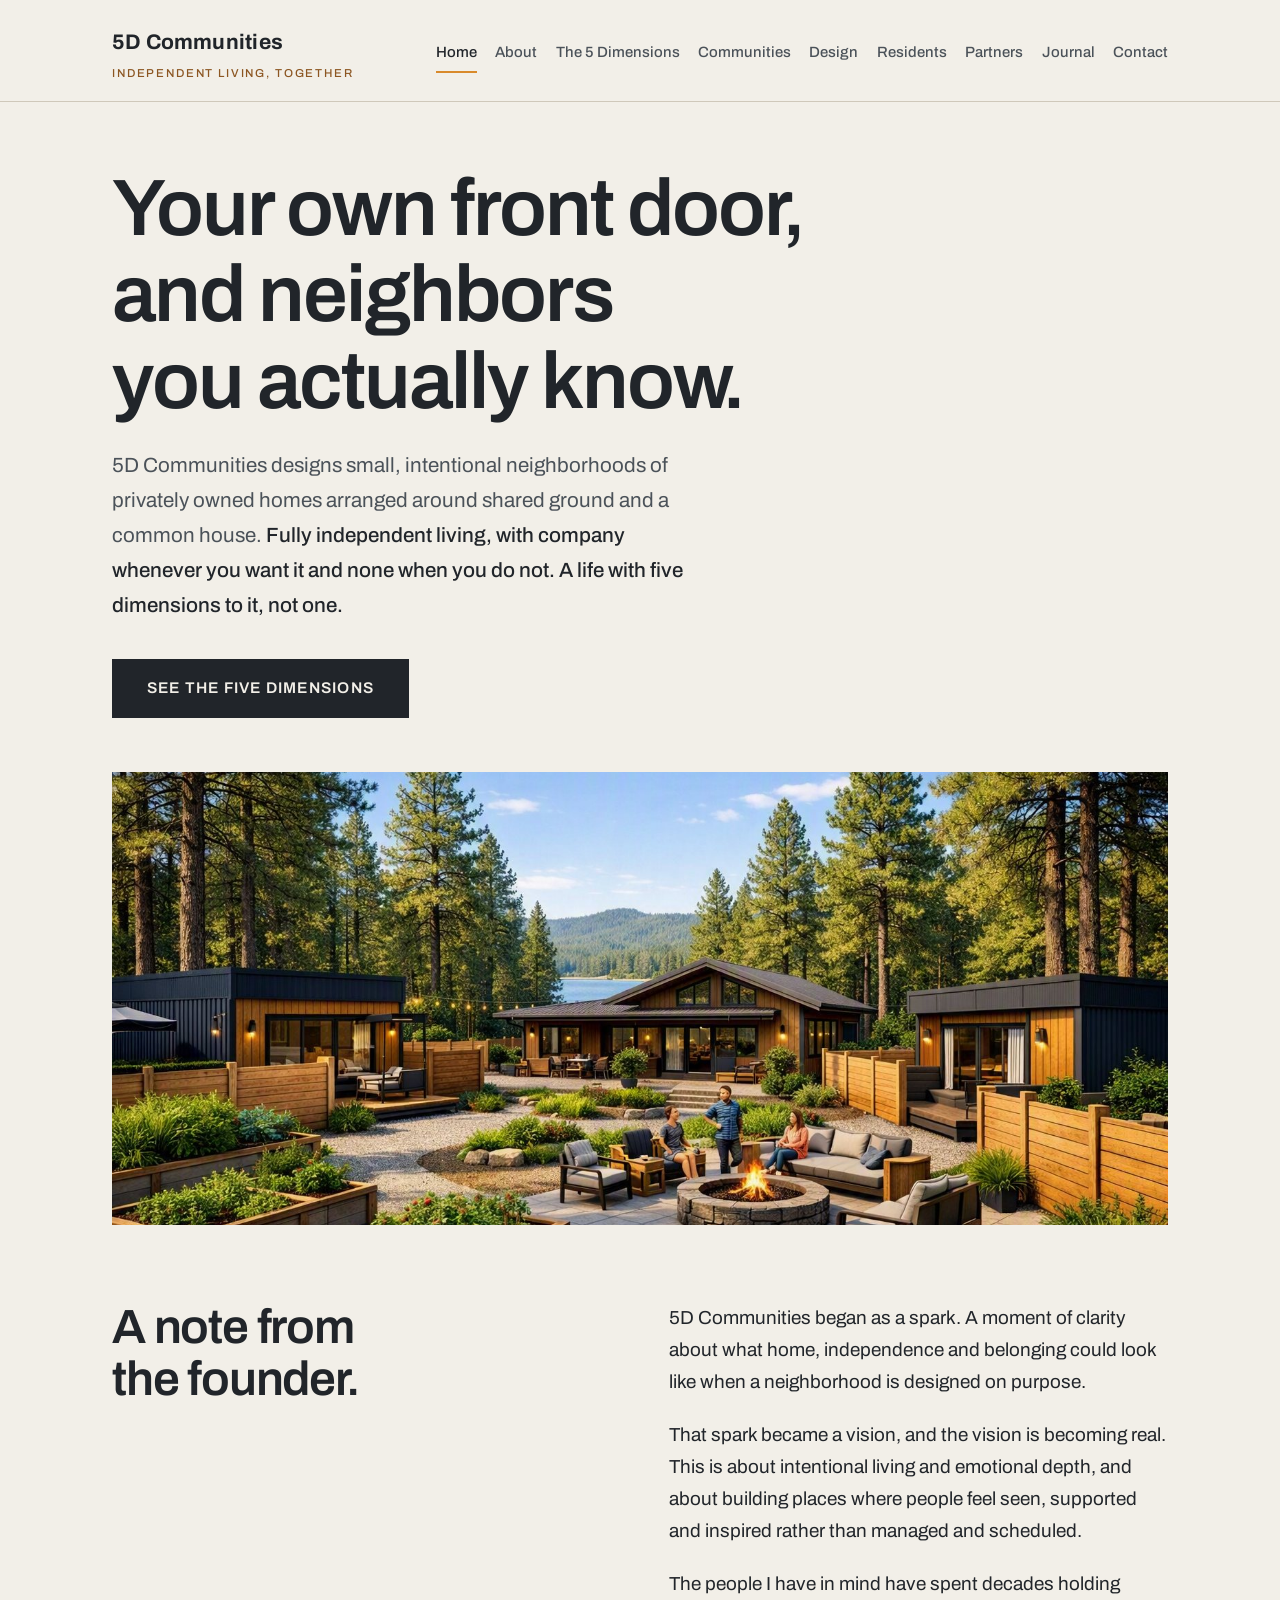
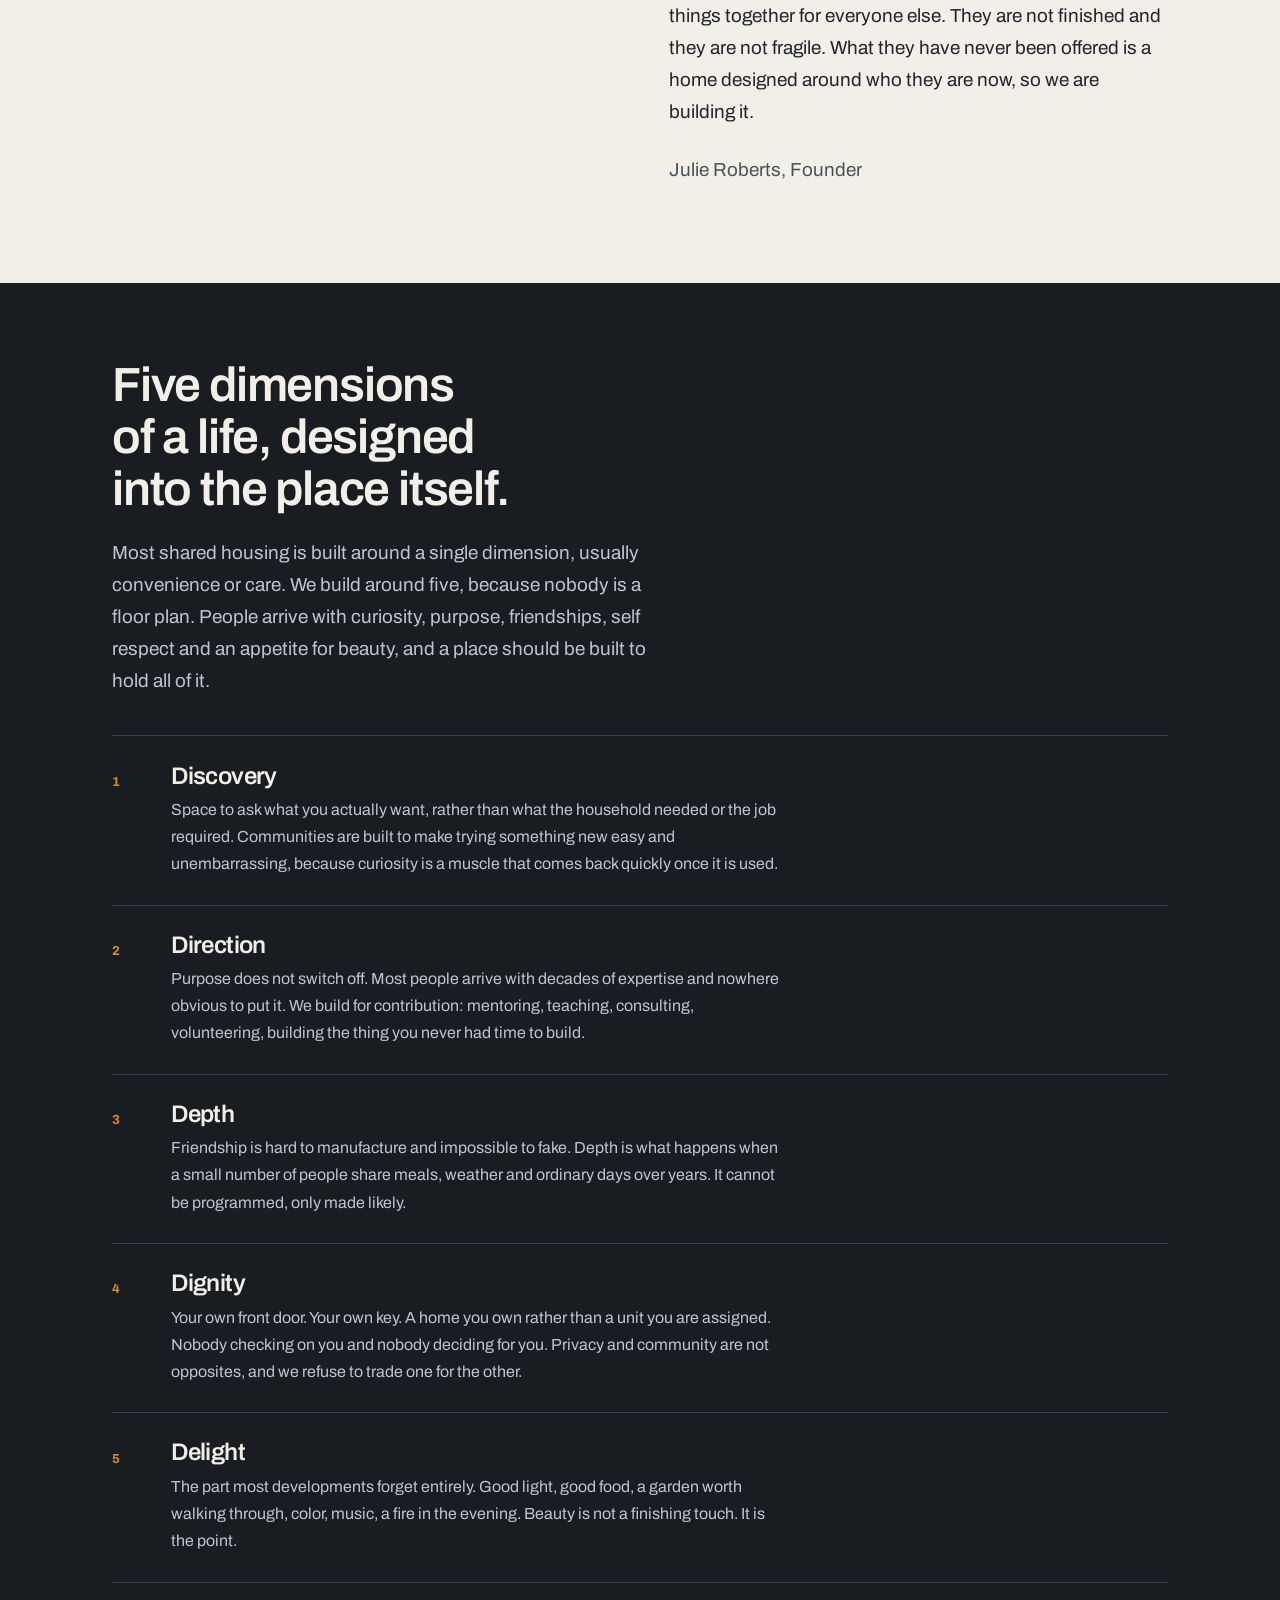
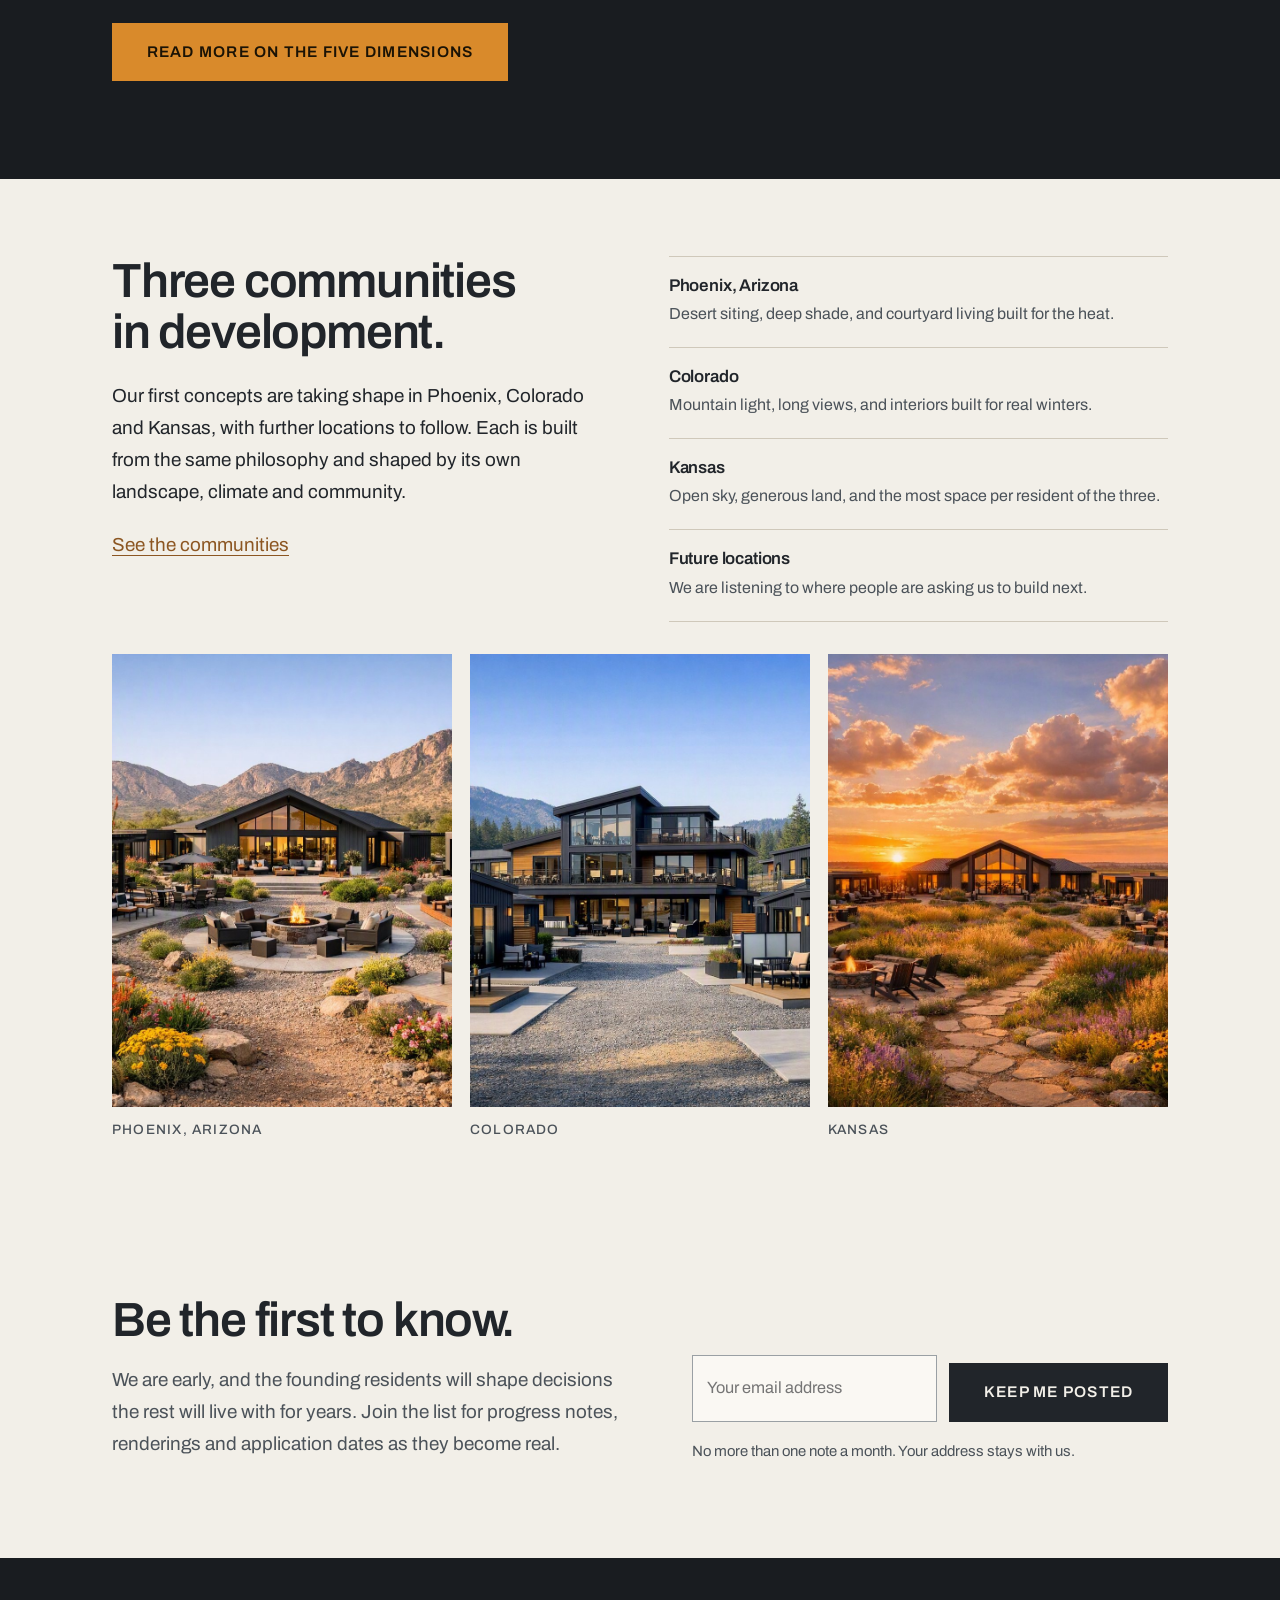
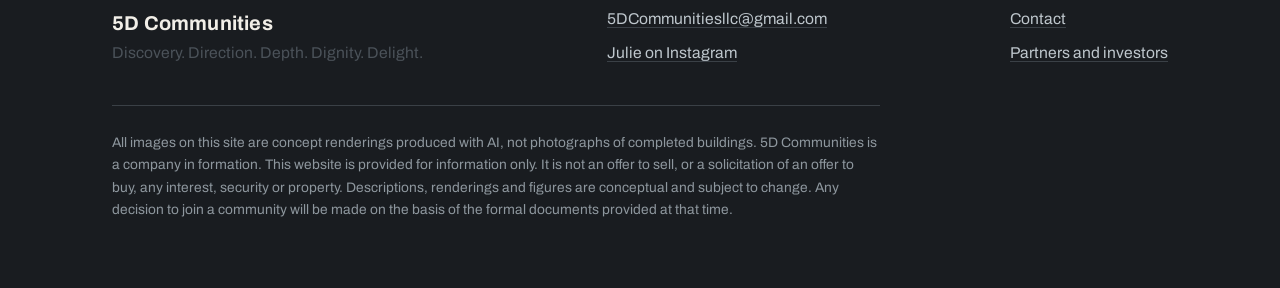
==== commit 6f7fcae3: "Add files via upload" ====
--- a/index.html
+++ b/index.html
@@ -4,13 +4,13 @@
 <meta charset="utf-8">
 <meta name="viewport" content="width=device-width, initial-scale=1">
 <title>Home | 5D Communities</title>
-<meta name="description" content="Intentional communities for women entering their next chapter. Private homes you own, arranged around shared ground and a common house.">
-<link rel="canonical" href="https://5dcommunities.com/index.html">
+<meta name="description" content="Privately owned homes arranged around shared ground and a common house. Independent living, with company when you want it.">
+<link rel="canonical" href="https://5dcommunities.org/index.html">
 <meta property="og:site_name" content="5D Communities">
 <meta property="og:title" content="Home | 5D Communities">
-<meta property="og:description" content="Intentional communities for women entering their next chapter. Private homes you own, arranged around shared ground and a common house.">
+<meta property="og:description" content="Privately owned homes arranged around shared ground and a common house. Independent living, with company when you want it.">
 <meta property="og:type" content="website">
-<meta property="og:url" content="https://5dcommunities.com/index.html">
+<meta property="og:url" content="https://5dcommunities.org/index.html">
 <meta name="twitter:card" content="summary_large_image">
 <link rel="preconnect" href="https://fonts.googleapis.com">
 <link rel="preconnect" href="https://fonts.gstatic.com" crossorigin>
@@ -22,7 +22,7 @@
 
 <header class="mast">
   <div class="wrap mast-in">
-    <a class="wordmark" href="index.html">5D Communities<span class="place">Intentional communities for women</span></a>
+    <a class="wordmark" href="index.html">5D Communities<span class="place">Independent living, together</span></a>
     <nav class="nav" aria-label="Main">
       <a href="index.html" class="here" aria-current="page">Home</a>
       <a href="about.html">About</a>
@@ -41,17 +41,17 @@
 
 <div class="phead hero">
   <div class="wrap">
-    <h1>Home, built for the chapter you choose yourself.</h1>
+    <h1>Your own front door, and neighbors you actually know.</h1>
     <p class="lede">
-      5D Communities designs small, intentional neighborhoods for women entering their next chapter.
-      Private homes you own, arranged around shared ground and a common house.
-      <em>Safety without surrender. Company without obligation. A life with five dimensions to it,
-      not one.</em>
+      5D Communities designs small, intentional neighborhoods of privately owned homes arranged
+      around shared ground and a common house.
+      <em>Fully independent living, with company whenever you want it and none when you do not.
+      A life with five dimensions to it, not one.</em>
     </p>
     <p style="margin-top:1.8rem"><a class="btn" href="dimensions.html">See the five dimensions</a></p>
   </div>
   <div class="wrap">
-    <figure class="hero-figure"><img src="images/community-life.jpg" alt="Residents talking around a fire pit outside the common house, with raised garden beds in the foreground" loading="lazy" decoding="async"></figure>
+    <figure class="hero-figure"><img src="community-life.jpg" alt="Residents talking around a fire pit outside the common house, with raised garden beds in the foreground" loading="lazy" decoding="async"></figure>
   </div>
 </div>
 
@@ -62,18 +62,18 @@
     </div>
     <div class="measure">
       <p>
-        5D Communities began as a spark. A moment of clarity about what home, safety and belonging
-        could look like for women entering their next chapter.
+        5D Communities began as a spark. A moment of clarity about what home, independence and
+        belonging could look like when a neighborhood is designed on purpose.
       </p>
       <p>
         That spark became a vision, and the vision is becoming real. This is about intentional
-        living and emotional depth, and about building places where women feel seen, supported and
+        living and emotional depth, and about building places where people feel seen, supported and
         inspired rather than managed and scheduled.
       </p>
       <p>
-        The women I have in mind spent decades holding things together for other people. They are
-        not finished. They are not fragile. What they have never been offered is a home designed
-        around who they are now, so we are building it.
+        The people I have in mind have spent decades holding things together for everyone else.
+        They are not finished and they are not fragile. What they have never been offered is a home
+        designed around who they are now, so we are building it.
       </p>
       <p class="soft" style="margin-top:1.6rem">Julie Roberts, Founder</p>
     </div>
@@ -84,16 +84,16 @@
   <div class="wrap">
     <h2>Five dimensions of a life, designed into the place itself.</h2>
     <p class="sect-intro measure soft">
-      Most retirement housing is built around a single dimension: care. We build around five, because
-      a woman at seventy is not a care plan. She is a whole person with curiosity, purpose,
-      friendships, self respect and an appetite for beauty.
+      Most shared housing is built around a single dimension, usually convenience or care. We build
+      around five, because nobody is a floor plan. People arrive with curiosity, purpose, friendships,
+      self respect and an appetite for beauty, and a place should be built to hold all of it.
     </p>
     <ul class="dims">
-  <li><span class="mark">1</span><div><h3>Discovery</h3><p>The first real season of asking what you actually want. Not what the household needed, not what the job required. Communities are built to make trying something new easy and unembarrassing, because curiosity is a muscle that comes back quickly once it is used.</p></div></li>
-  <li><span class="mark">2</span><div><h3>Direction</h3><p>Purpose does not retire. Many women arrive with decades of expertise and nowhere obvious to put it. We build for contribution: mentoring, teaching, consulting, volunteering, building the thing you never had time to build.</p></div></li>
-  <li><span class="mark">3</span><div><h3>Depth</h3><p>Friendship at this stage is hard to manufacture and impossible to fake. Depth is what happens when a small number of people share meals, weather and ordinary days over years. It cannot be programmed, only made likely.</p></div></li>
-  <li><span class="mark">4</span><div><h3>Dignity</h3><p>Your own front door. Your own key. A home you own rather than a room you are assigned. Nobody checking on you, and nobody deciding for you. Safety and independence are not opposites, and we refuse to trade one for the other.</p></div></li>
-  <li><span class="mark">5</span><div><h3>Delight</h3><p>The part most retirement housing forgets entirely. Good light, good food, a garden worth walking through, colour, music, a fire in the evening. Beauty is not decoration at this stage of life. It is the point.</p></div></li>
+  <li><span class="mark">1</span><div><h3>Discovery</h3><p>Space to ask what you actually want, rather than what the household needed or the job required. Communities are built to make trying something new easy and unembarrassing, because curiosity is a muscle that comes back quickly once it is used.</p></div></li>
+  <li><span class="mark">2</span><div><h3>Direction</h3><p>Purpose does not switch off. Most people arrive with decades of expertise and nowhere obvious to put it. We build for contribution: mentoring, teaching, consulting, volunteering, building the thing you never had time to build.</p></div></li>
+  <li><span class="mark">3</span><div><h3>Depth</h3><p>Friendship is hard to manufacture and impossible to fake. Depth is what happens when a small number of people share meals, weather and ordinary days over years. It cannot be programmed, only made likely.</p></div></li>
+  <li><span class="mark">4</span><div><h3>Dignity</h3><p>Your own front door. Your own key. A home you own rather than a unit you are assigned. Nobody checking on you and nobody deciding for you. Privacy and community are not opposites, and we refuse to trade one for the other.</p></div></li>
+  <li><span class="mark">5</span><div><h3>Delight</h3><p>The part most developments forget entirely. Good light, good food, a garden worth walking through, color, music, a fire in the evening. Beauty is not a finishing touch. It is the point.</p></div></li>
 </ul>
     <p style="margin-top:2rem"><a class="btn" href="dimensions.html">Read more on the five dimensions</a></p>
   </div>
@@ -117,15 +117,15 @@
         <li><h3>Phoenix, Arizona</h3><p>Desert siting, deep shade, and courtyard living built for the heat.</p></li>
         <li><h3>Colorado</h3><p>Mountain light, long views, and interiors built for real winters.</p></li>
         <li><h3>Kansas</h3><p>Open sky, generous land, and the most space per resident of the three.</p></li>
-        <li><h3>Future locations</h3><p>We are listening to where women are asking us to build next.</p></li>
+        <li><h3>Future locations</h3><p>We are listening to where people are asking us to build next.</p></li>
       </ul>
     </div>
   </div>
   <div class="wrap">
     <div class="fig-grid three">
-      <figure class=""><img src="images/phoenix-commons.jpg" alt="The Phoenix common house at golden hour with desert planting and a fire pit" loading="lazy" decoding="async"><figcaption>Phoenix, Arizona</figcaption></figure>
-      <figure class=""><img src="images/colorado-commons.jpg" alt="Homes and the common house against a Colorado mountain backdrop" loading="lazy" decoding="async"><figcaption>Colorado</figcaption></figure>
-      <figure class=""><img src="images/kansas-commons.jpg" alt="The Kansas common house at sunset surrounded by prairie planting" loading="lazy" decoding="async"><figcaption>Kansas</figcaption></figure>
+      <figure class=""><img src="phoenix-commons.jpg" alt="The Phoenix common house at golden hour with desert planting and a fire pit" loading="lazy" decoding="async"><figcaption>Phoenix, Arizona</figcaption></figure>
+      <figure class=""><img src="colorado-commons.jpg" alt="Homes and the common house against a Colorado mountain backdrop" loading="lazy" decoding="async"><figcaption>Colorado</figcaption></figure>
+      <figure class=""><img src="kansas-commons.jpg" alt="The Kansas common house at sunset surrounded by prairie planting" loading="lazy" decoding="async"><figcaption>Kansas</figcaption></figure>
     </div>
   </div>
 </section>
@@ -137,10 +137,13 @@
       <p class="soft" style="margin-top:1.1rem;max-width:34rem">We are early, and the founding residents will shape decisions the rest will live with for years. Join the list for progress notes, renderings and application dates as they become real.</p>
     </div>
     <div>
-      <form class="inline-form" action="https://formspree.io/f/YOUR_FORM_ID" method="POST">
+      <form class="inline-form" name="newsletter" method="POST"
+            data-netlify="true" netlify-honeypot="bot-field" action="/thanks.html">
+        <input type="hidden" name="form-name" value="newsletter">
+        <input type="hidden" name="source" value="home">
+        <p class="hidden"><label>Leave this field empty <input name="bot-field"></label></p>
         <label class="hidden" for="su-email">Email address</label>
         <input id="su-email" type="email" name="email" placeholder="Your email address" autocomplete="email" required>
-        <input type="hidden" name="_subject" value="5D list signup">
         <button class="btn" type="submit">Keep me posted</button>
       </form>
       <p class="form-foot">No more than one note a month. Your address stays with us.</p>
@@ -159,7 +162,7 @@
         <div class="soft">Discovery. Direction. Depth. Dignity. Delight.</div>
       </div>
       <div>
-        <div><a href="mailto:xlp@cox.net">xlp@cox.net</a></div>
+        <div><a href="mailto:5DCommunitiesllc@gmail.com">5DCommunitiesllc@gmail.com</a></div>
         <div style="margin-top:0.5rem"><a href="https://www.instagram.com/dontcallme_julia/" rel="me noopener">Julie on Instagram</a></div>
       </div>
       <div>
--- a/styles.css
+++ b/styles.css
@@ -0,0 +1,202 @@
+/* =============================================================
+   5D COMMUNITIES
+   Palette drawn from the renderings: charcoal steel, warm cedar,
+   bone, and the amber of a lit window at dusk.
+   ============================================================= */
+
+:root{
+  --paper:#F2EFE8; --sand:#E7E2D7; --ivory:#FAF8F3;
+  --ink:#21252A; --ink-2:#4B5259; --deep:#191C20;
+  --cedar:#B9793E; --ember:#D98A2B; --cedar-d:#8C5622;
+  --rule:#CFC8BA; --rule-dk:#3A4046;
+  --measure:34rem; --gutter:clamp(1.35rem,5vw,4rem);
+}
+*{box-sizing:border-box}
+html{-webkit-text-size-adjust:100%;scroll-behavior:smooth}
+body{margin:0;background:var(--paper);color:var(--ink);
+  font-family:"Archivo",system-ui,sans-serif;
+  font-size:clamp(1.06rem,1rem + 0.32vw,1.18rem);line-height:1.7;
+  -webkit-font-smoothing:antialiased}
+h1,h2,h3{margin:0;font-weight:600;line-height:1.08;letter-spacing:-0.025em}
+p{margin:0 0 1.1em}
+a{color:var(--cedar-d);text-underline-offset:0.2em}
+a:hover{color:var(--ink)}
+a:focus-visible,button:focus-visible,summary:focus-visible,input:focus-visible,
+select:focus-visible,textarea:focus-visible{outline:3px solid var(--cedar-d);outline-offset:3px}
+img{max-width:100%}
+.skip{position:absolute;left:-9999px}
+.skip:focus{left:1rem;top:1rem;background:var(--ink);color:var(--paper);padding:0.7rem 1.1rem;z-index:20}
+
+.wrap{max-width:74rem;margin:0 auto;padding-inline:var(--gutter)}
+.measure{max-width:var(--measure)}
+.band-a{background:var(--paper)}
+.band-b{background:var(--sand)}
+.band-dark{background:var(--deep);color:var(--paper)}
+.band-dark h1,.band-dark h2,.band-dark h3{color:var(--paper)}
+.band-dark .soft{color:#BEC6CC}
+.band-dark a{color:var(--ember)}
+.soft{color:var(--ink-2)}
+section{padding:clamp(3.2rem,6vw,5.5rem) 0}
+
+/* masthead */
+.mast{padding:1.5rem 0 1.1rem;border-bottom:1px solid var(--rule)}
+.mast-in{display:flex;flex-wrap:wrap;gap:0.9rem 2rem;align-items:center;justify-content:space-between}
+.wordmark{font-size:1.32rem;font-weight:700;letter-spacing:0.01em;text-decoration:none;color:var(--ink)}
+.wordmark .place{display:block;font-size:0.72rem;font-weight:500;letter-spacing:0.16em;
+  text-transform:uppercase;color:var(--cedar-d);margin-top:0.25rem}
+.nav{display:flex;flex-wrap:wrap;gap:0.1rem 1.15rem;font-size:0.93rem;font-weight:500}
+.nav a{color:var(--ink-2);text-decoration:none;padding:0.35rem 0;border-bottom:2px solid transparent}
+.nav a:hover{color:var(--ink);border-bottom-color:var(--cedar)}
+.nav a.here{color:var(--ink);border-bottom-color:var(--ember)}
+
+/* page heads */
+.phead{padding:clamp(2.6rem,5vw,4.5rem) 0 0}
+.phead h1{font-size:clamp(2.3rem,1.4rem + 3.8vw,4.1rem);max-width:17ch;text-wrap:balance}
+.phead .lede{margin-top:1.4rem;max-width:37rem;font-size:1.09em;color:var(--ink-2)}
+.hero h1{font-size:clamp(2.5rem,1.4rem + 4.7vw,5rem);max-width:16ch}
+.hero .lede em{font-style:normal;color:var(--ink);font-weight:500}
+
+/* imagery carries the page */
+figure{margin:0}
+figure img{display:block;width:100%;height:auto}
+figcaption{margin-top:0.65rem;font-size:0.85rem;font-weight:500;letter-spacing:0.09em;
+  text-transform:uppercase;color:var(--ink-2)}
+.band-dark figcaption{color:#AEB6BC}
+.bleed{width:100vw;margin-inline:calc(50% - 50vw)}
+.hero-figure{margin-top:clamp(2.2rem,4.5vw,3.4rem)}
+.hero-figure img{aspect-ratio:21/9;object-fit:cover;min-height:16rem}
+@media (max-width:640px){.hero-figure img{aspect-ratio:4/3}}
+.fig-wide{margin-top:2rem}
+.fig-wide img{aspect-ratio:16/9;object-fit:cover}
+.fig-grid{display:grid;gap:1.1rem;grid-template-columns:1fr;margin-top:2rem}
+@media (min-width:820px){
+  .fig-grid.two{grid-template-columns:1fr 1fr}
+  .fig-grid.three{grid-template-columns:repeat(3,1fr)}
+  .fig-grid.wide-narrow{grid-template-columns:1.5fr 1fr;align-items:stretch}
+}
+.fig-grid.three img{aspect-ratio:3/4;object-fit:cover}
+.fig-grid.wide-narrow img{height:100%;object-fit:cover;aspect-ratio:4/3}
+.plan-sheet img{background:#fff;border:1px solid var(--rule);aspect-ratio:auto}
+
+/* layout */
+.split{display:grid;grid-template-columns:1fr;gap:2.1rem}
+@media (min-width:900px){
+  .split{grid-template-columns:minmax(0,1fr) minmax(0,1.04fr);gap:clamp(3rem,6vw,5.5rem);align-items:start}
+  .split.sticky-left > :first-child{position:sticky;top:2rem}
+}
+h2{font-size:clamp(1.9rem,1.35rem + 2.2vw,3rem);max-width:19ch;text-wrap:balance}
+.sect-intro{margin-top:1.3rem}
+
+/* five dimensions */
+.dims{list-style:none;margin:2.4rem 0 0;padding:0}
+.dims li{border-top:1px solid var(--rule);padding:1.7rem 0;display:grid;
+  grid-template-columns:auto 1fr;gap:0 1.5rem;align-items:start}
+.band-dark .dims li{border-color:var(--rule-dk)}
+.dims li:last-child{border-bottom:1px solid var(--rule)}
+.band-dark .dims li:last-child{border-bottom-color:var(--rule-dk)}
+.dims .mark{font-size:0.82rem;font-weight:700;letter-spacing:0.14em;color:var(--ember);
+  padding-top:0.45rem;min-width:2.2rem}
+.dims h3{font-size:1.5rem;margin-bottom:0.4rem}
+.dims p{margin:0;color:var(--ink-2);font-size:1rem;max-width:38rem}
+.band-dark .dims p{color:#BEC6CC}
+.dims .applied{margin-top:0.7rem;font-size:0.95rem;border-left:2px solid var(--cedar);padding-left:0.9rem}
+
+/* hairline lists */
+.entries{list-style:none;margin:0;padding:0}
+.entries li{padding:1.25rem 0;border-top:1px solid var(--rule)}
+.entries li:last-child{border-bottom:1px solid var(--rule)}
+.band-dark .entries li{border-color:var(--rule-dk)}
+.entries h3{font-size:1.06rem;font-weight:600;margin-bottom:0.3rem;letter-spacing:-0.01em}
+.entries p{margin:0;font-size:1rem;color:var(--ink-2)}
+.band-dark .entries p{color:#BEC6CC}
+
+.isnt{list-style:none;margin:0;padding:0;max-width:32rem}
+.isnt li{padding:1rem 0 1rem 2.2rem;border-top:1px solid var(--rule);position:relative;color:var(--ink-2)}
+.isnt li:last-child{border-bottom:1px solid var(--rule)}
+.isnt li::before{content:"";position:absolute;left:0;top:1.7rem;width:1.15rem;height:2px;background:var(--ember)}
+.isnt strong{color:var(--ink);font-weight:600}
+
+/* communities */
+.places{list-style:none;margin:2.4rem 0 0;padding:0}
+.place-item{border-top:1px solid var(--rule);padding:2.2rem 0}
+.place-item:last-child{border-bottom:1px solid var(--rule)}
+.place-item h3{font-size:1.75rem}
+.tag{display:inline-block;font-size:0.72rem;font-weight:700;letter-spacing:0.16em;
+  color:var(--cedar-d);border:1px solid var(--cedar);padding:0.22rem 0.65rem;margin-bottom:0.8rem}
+.place-item p{margin:0.5rem 0 0;color:var(--ink-2);max-width:40rem}
+
+/* placeholder */
+.slot{background:var(--ivory);border:1px solid var(--rule);display:flex;align-items:center;
+  justify-content:center;text-align:center;padding:2rem 1.2rem;color:var(--ink-2);
+  font-size:0.85rem;font-weight:500;letter-spacing:0.09em;text-transform:uppercase;aspect-ratio:3/4}
+
+/* figures */
+.figures{display:grid;grid-template-columns:1fr;margin-top:2.2rem;max-width:50rem}
+@media (min-width:760px){.figures{grid-template-columns:1fr 1fr;column-gap:3.5rem}}
+.fig{padding:1.5rem 0;border-top:1px solid var(--rule)}
+.fig .num{font-size:clamp(1.7rem,1.3rem + 1.7vw,2.35rem);font-weight:600;letter-spacing:-0.03em;
+  line-height:1.1;display:block}
+.fig .cap{display:block;margin-top:0.65rem;color:var(--ink-2);font-size:0.97rem;max-width:23rem}
+.note{margin-top:2.2rem;padding:1.3rem 1.5rem;background:var(--ivory);border-left:3px solid var(--ember);
+  max-width:39rem;font-size:0.97rem;color:var(--ink-2)}
+.note p:last-child{margin-bottom:0}
+
+/* questions */
+details{border-top:1px solid var(--rule)}
+details:last-of-type{border-bottom:1px solid var(--rule)}
+summary{cursor:pointer;list-style:none;padding:1.25rem 2.6rem 1.25rem 0;position:relative;
+  font-size:1.05rem;font-weight:500}
+summary::-webkit-details-marker{display:none}
+summary::after{content:"";position:absolute;right:0.4rem;top:1.7rem;width:0.68rem;height:0.68rem;
+  border-right:2px solid var(--cedar-d);border-bottom:2px solid var(--cedar-d);
+  transform:rotate(45deg);transform-origin:60% 60%;transition:transform .18s ease}
+details[open] summary::after{transform:rotate(-135deg)}
+details .answer{padding:0 0 1.4rem;max-width:var(--measure);color:var(--ink-2)}
+details .answer p:last-child{margin-bottom:0}
+
+/* journal */
+.posts{list-style:none;margin:2rem 0 0;padding:0}
+.posts li{border-top:1px solid var(--rule);padding:1.8rem 0}
+.posts li:last-child{border-bottom:1px solid var(--rule)}
+.posts .date{font-size:0.78rem;letter-spacing:0.14em;font-weight:700;color:var(--cedar-d)}
+.posts h3{font-size:1.45rem;margin:0.45rem 0 0.45rem}
+.posts p{margin:0;color:var(--ink-2);max-width:40rem}
+
+/* forms */
+.field{margin-bottom:1.35rem}
+.field label{display:block;font-size:0.97rem;font-weight:500;margin-bottom:0.45rem}
+input,select,textarea{width:100%;font:inherit;font-size:1.02rem;color:var(--ink);
+  background:var(--ivory);border:1px solid #9AA0A4;border-radius:0;padding:0.78rem 0.9rem}
+.band-dark input,.band-dark select,.band-dark textarea{background:#23272C;color:var(--paper);border-color:#4E555B}
+input:hover,select:hover,textarea:hover{border-color:var(--cedar)}
+textarea{min-height:6.5rem;resize:vertical}
+.btn{display:inline-block;font:inherit;font-size:0.97rem;font-weight:600;letter-spacing:0.08em;
+  text-transform:uppercase;background:var(--ink);color:var(--paper);border:1px solid var(--ink);
+  border-radius:0;padding:0.95rem 2.1rem;cursor:pointer;margin-top:0.5rem;text-decoration:none;
+  transition:background .2s ease,border-color .2s ease,color .2s ease}
+.btn:hover{background:var(--cedar-d);border-color:var(--cedar-d);color:var(--paper)}
+.band-dark .btn{background:var(--ember);border-color:var(--ember);color:#1B1305}
+.band-dark .btn:hover{background:var(--paper);border-color:var(--paper);color:var(--ink)}
+.form-foot{margin-top:1.1rem;font-size:0.93rem;color:var(--ink-2);max-width:30rem}
+.band-dark .form-foot{color:#AEB6BC}
+.hidden{display:none}
+
+/* signup */
+.signup .row{display:grid;gap:1.6rem;grid-template-columns:1fr;align-items:end}
+@media (min-width:860px){.signup .row{grid-template-columns:1.1fr 1fr;gap:3.5rem}}
+.inline-form{display:flex;flex-wrap:wrap;gap:0.8rem}
+.inline-form input{flex:1 1 15rem}
+
+/* footer */
+footer{background:var(--deep);color:#BEC6CC;padding:3rem 0 3.2rem}
+footer a{color:#BEC6CC;text-decoration:none;border-bottom:1px solid #3A4046}
+footer a:hover{color:var(--ember);border-bottom-color:var(--ember)}
+.foot-rule{display:none}
+.foot-grid{display:flex;flex-wrap:wrap;gap:1.8rem 3.5rem;justify-content:space-between;
+  align-items:flex-start;font-size:0.98rem}
+.foot-mark{font-size:1.25rem;font-weight:700;color:var(--paper);letter-spacing:0.01em}
+.legal{margin-top:2.4rem;padding-top:1.6rem;border-top:1px solid var(--rule-dk);
+  font-size:0.86rem;line-height:1.62;color:#8E979E;max-width:48rem}
+
+@media (prefers-reduced-motion:reduce){*{transition:none !important;animation:none !important}
+  html{scroll-behavior:auto}}
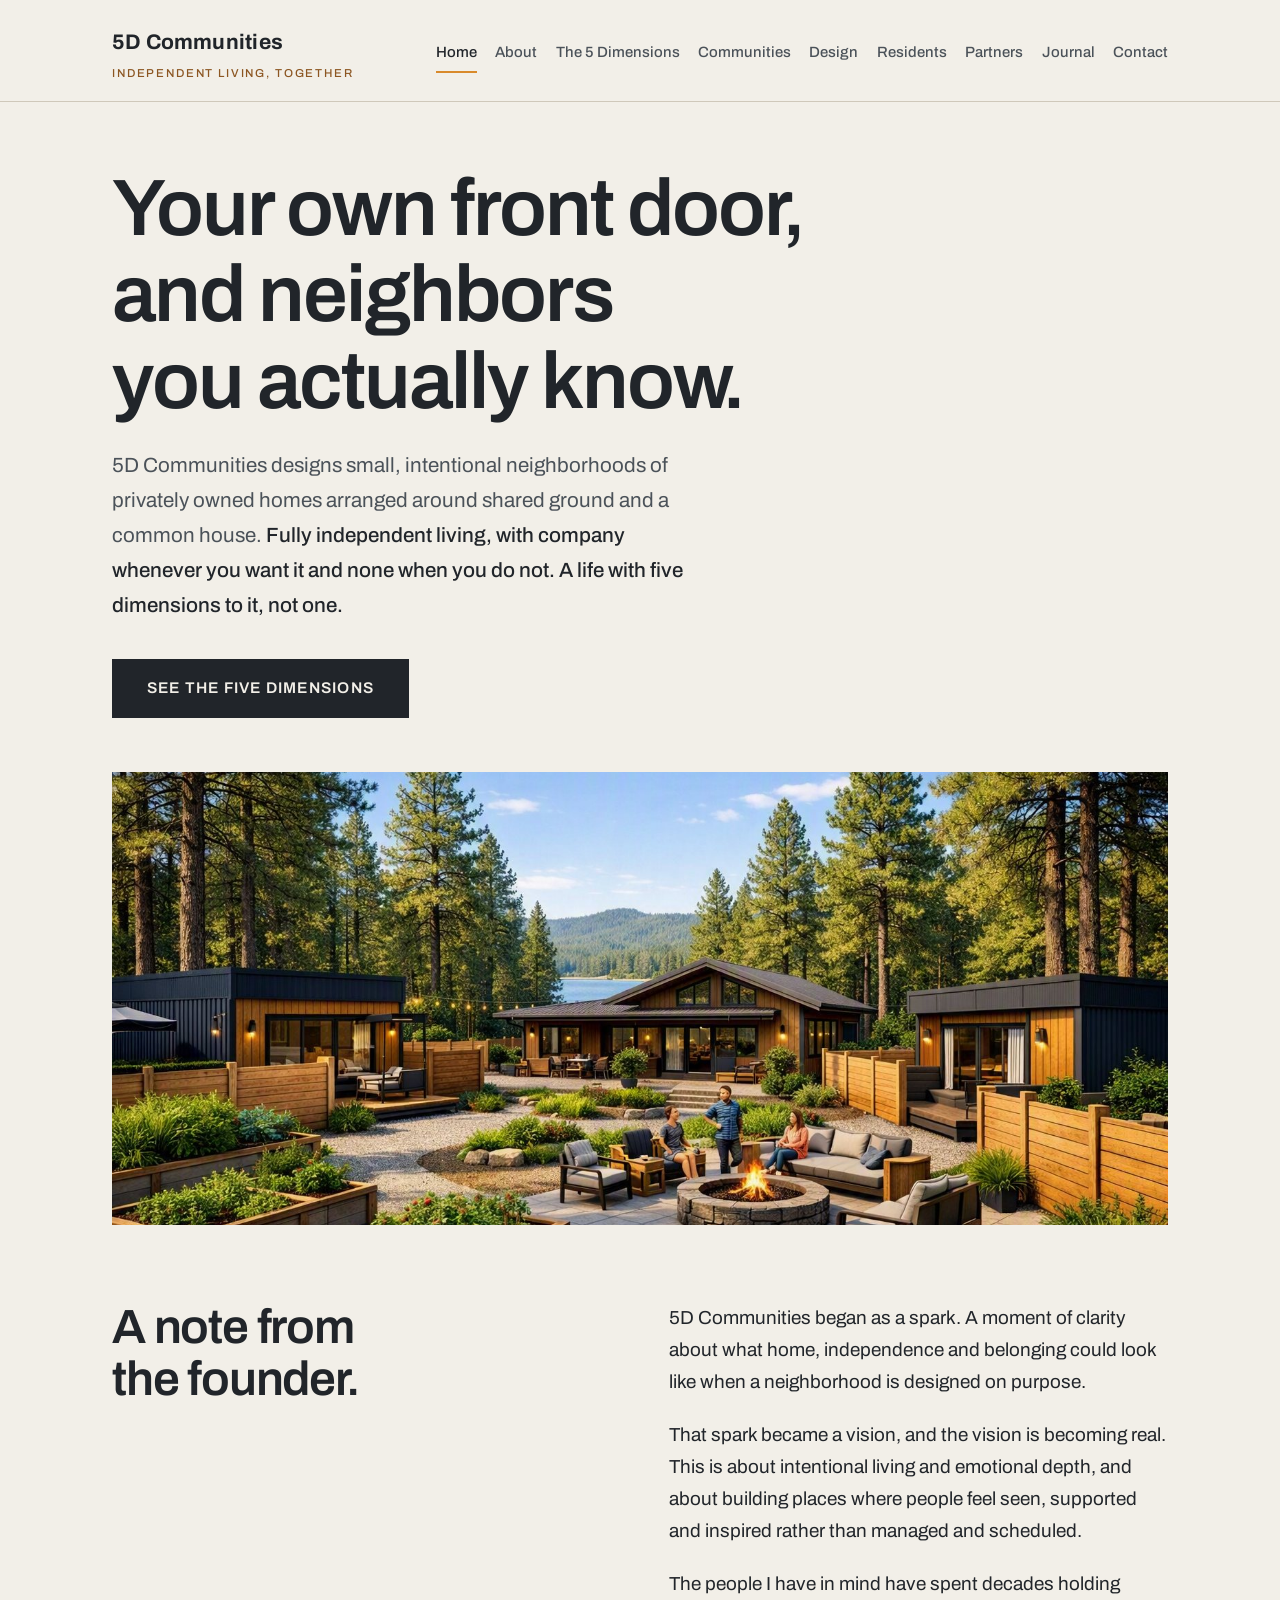
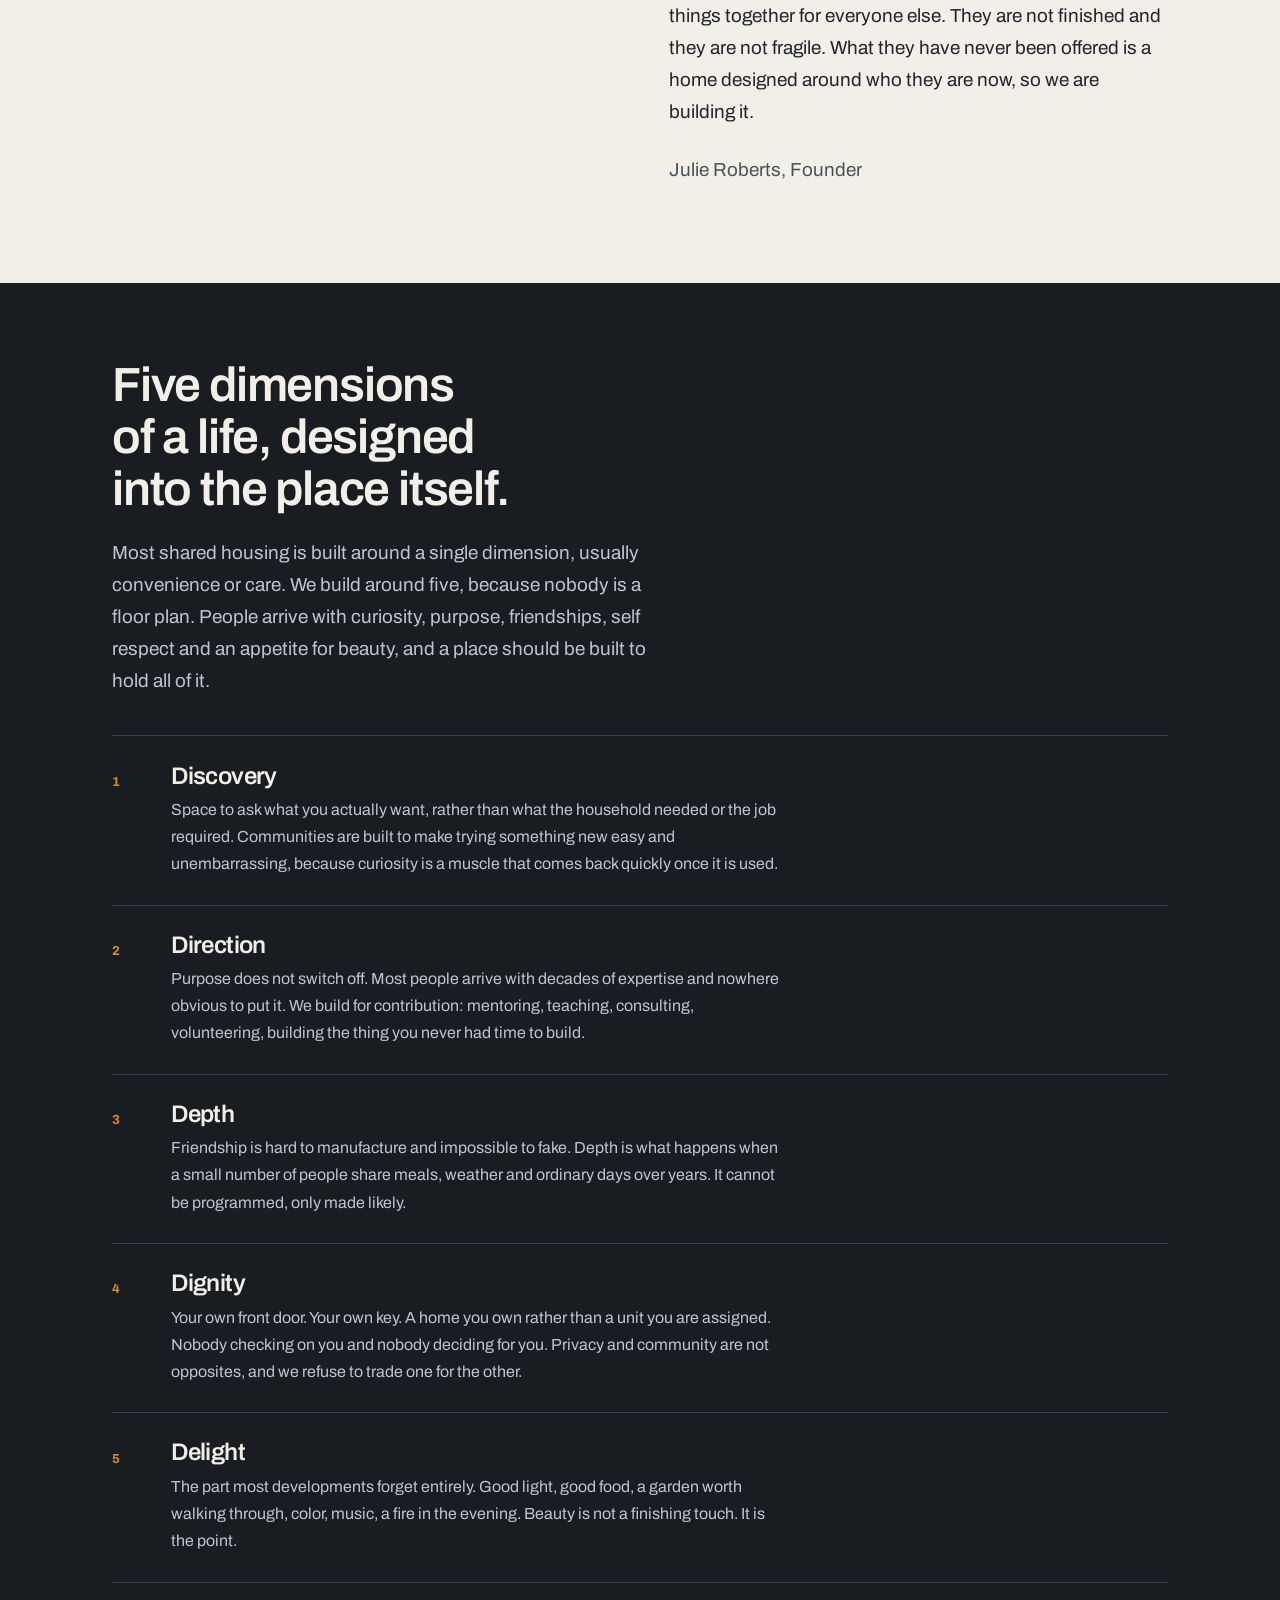
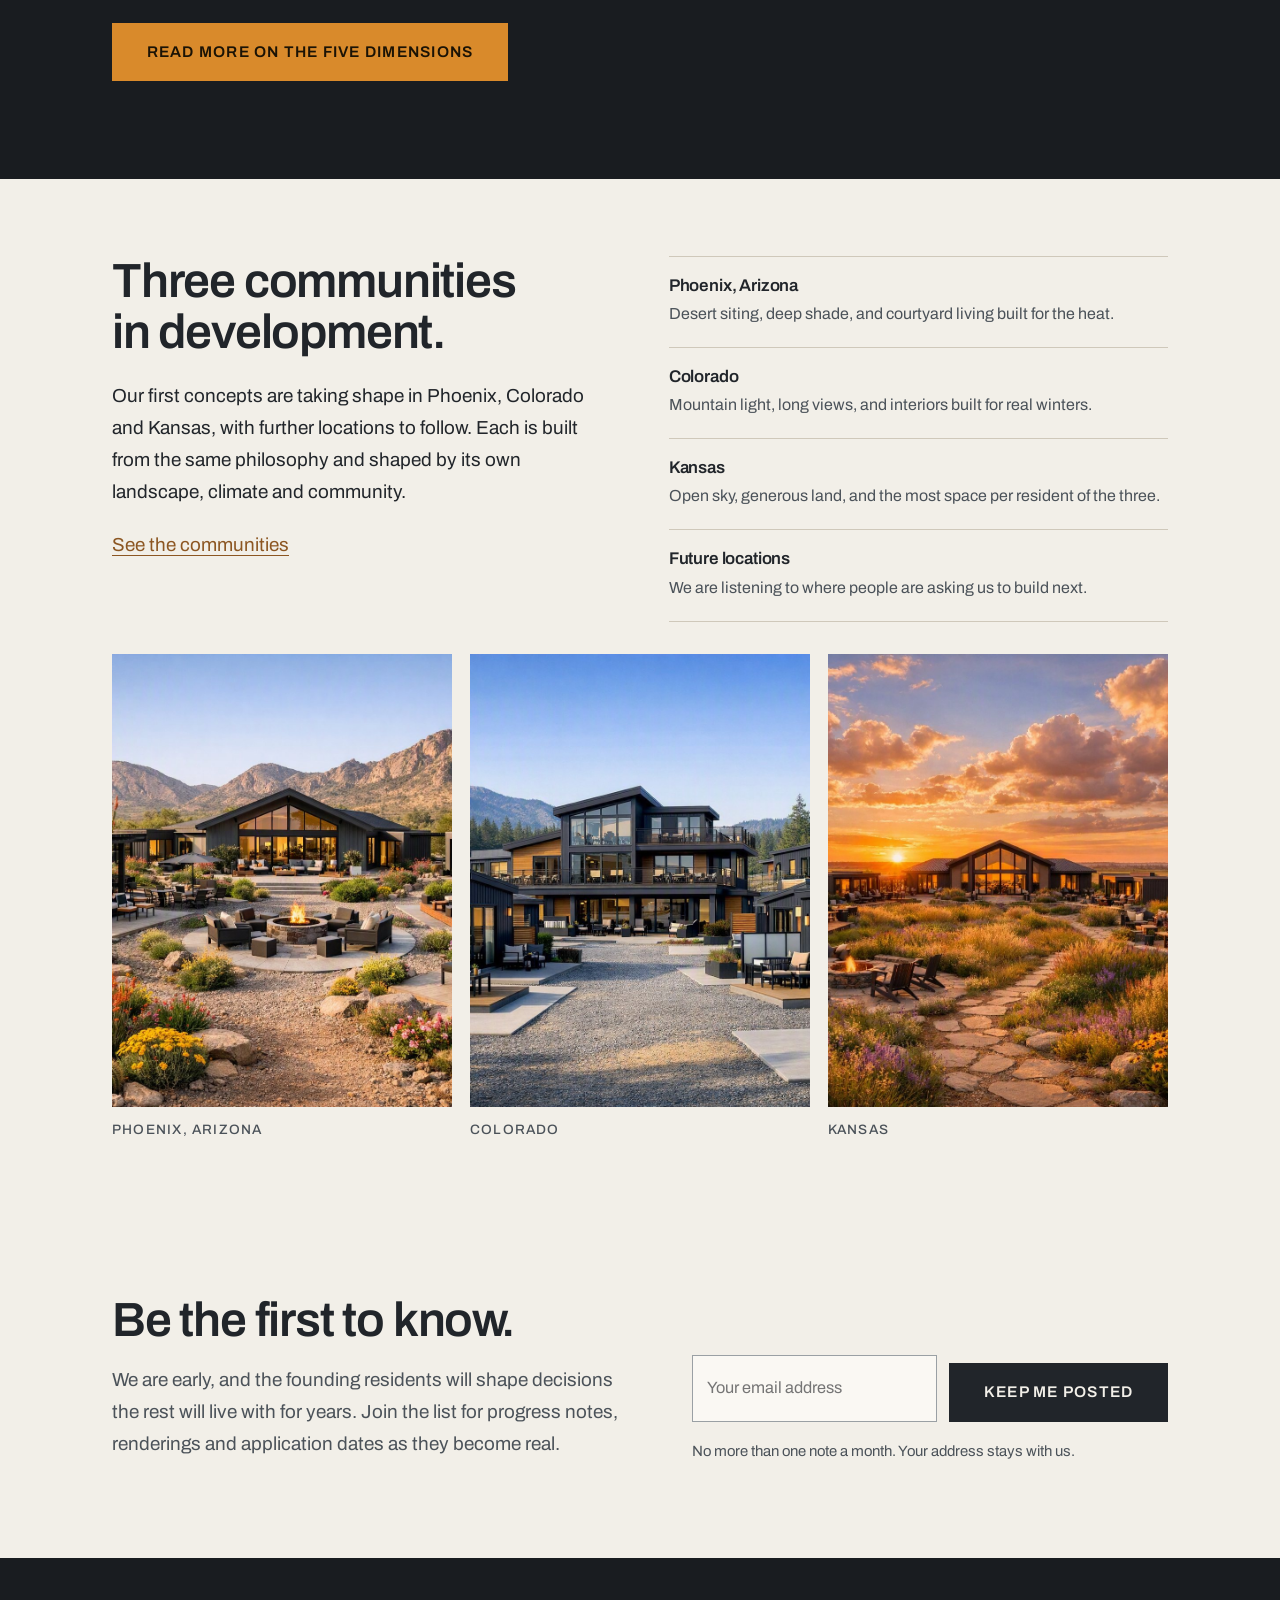
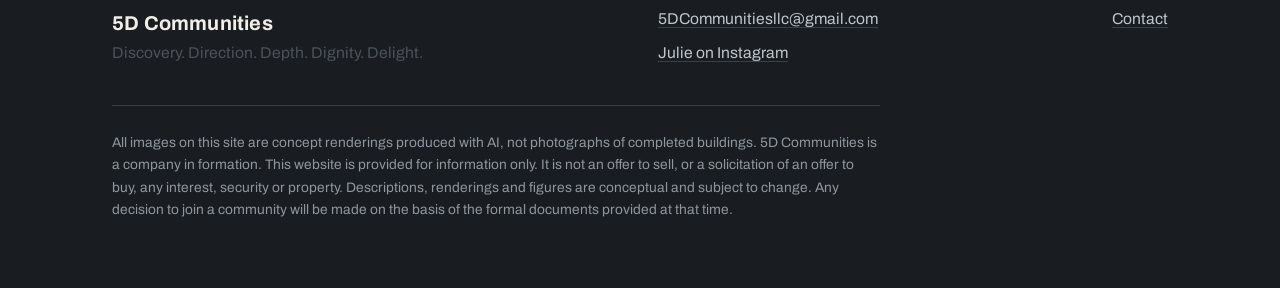
==== commit 8f2db467: "Add files via upload" ====
--- a/index.html
+++ b/index.html
@@ -167,7 +167,6 @@
       </div>
       <div>
         <div><a href="contact.html">Contact</a></div>
-        <div style="margin-top:0.5rem"><a href="partners.html">Partners and investors</a></div>
       </div>
     </div>
     <p class="legal">
--- a/styles.css
+++ b/styles.css
@@ -76,7 +76,13 @@
 }
 .fig-grid.three img{aspect-ratio:3/4;object-fit:cover}
 .fig-grid.wide-narrow img{height:100%;object-fit:cover;aspect-ratio:4/3}
-.plan-sheet img{background:#fff;border:1px solid var(--rule);aspect-ratio:auto}
+.plans{display:grid;gap:clamp(2rem,4vw,3.2rem);margin-top:2.2rem}
+.plans figure img{width:100%;height:auto;aspect-ratio:auto;object-fit:contain;
+  background:#fff;border:1px solid var(--rule)}
+.plans a{display:block;text-decoration:none}
+.plans a:hover img{border-color:var(--cedar)}
+.plans figcaption{display:flex;flex-wrap:wrap;gap:0.3rem 0.8rem;align-items:baseline}
+.plans .zoom{text-transform:none;letter-spacing:0;font-weight:400;color:var(--cedar-d)}
 
 /* layout */
 .split{display:grid;grid-template-columns:1fr;gap:2.1rem}
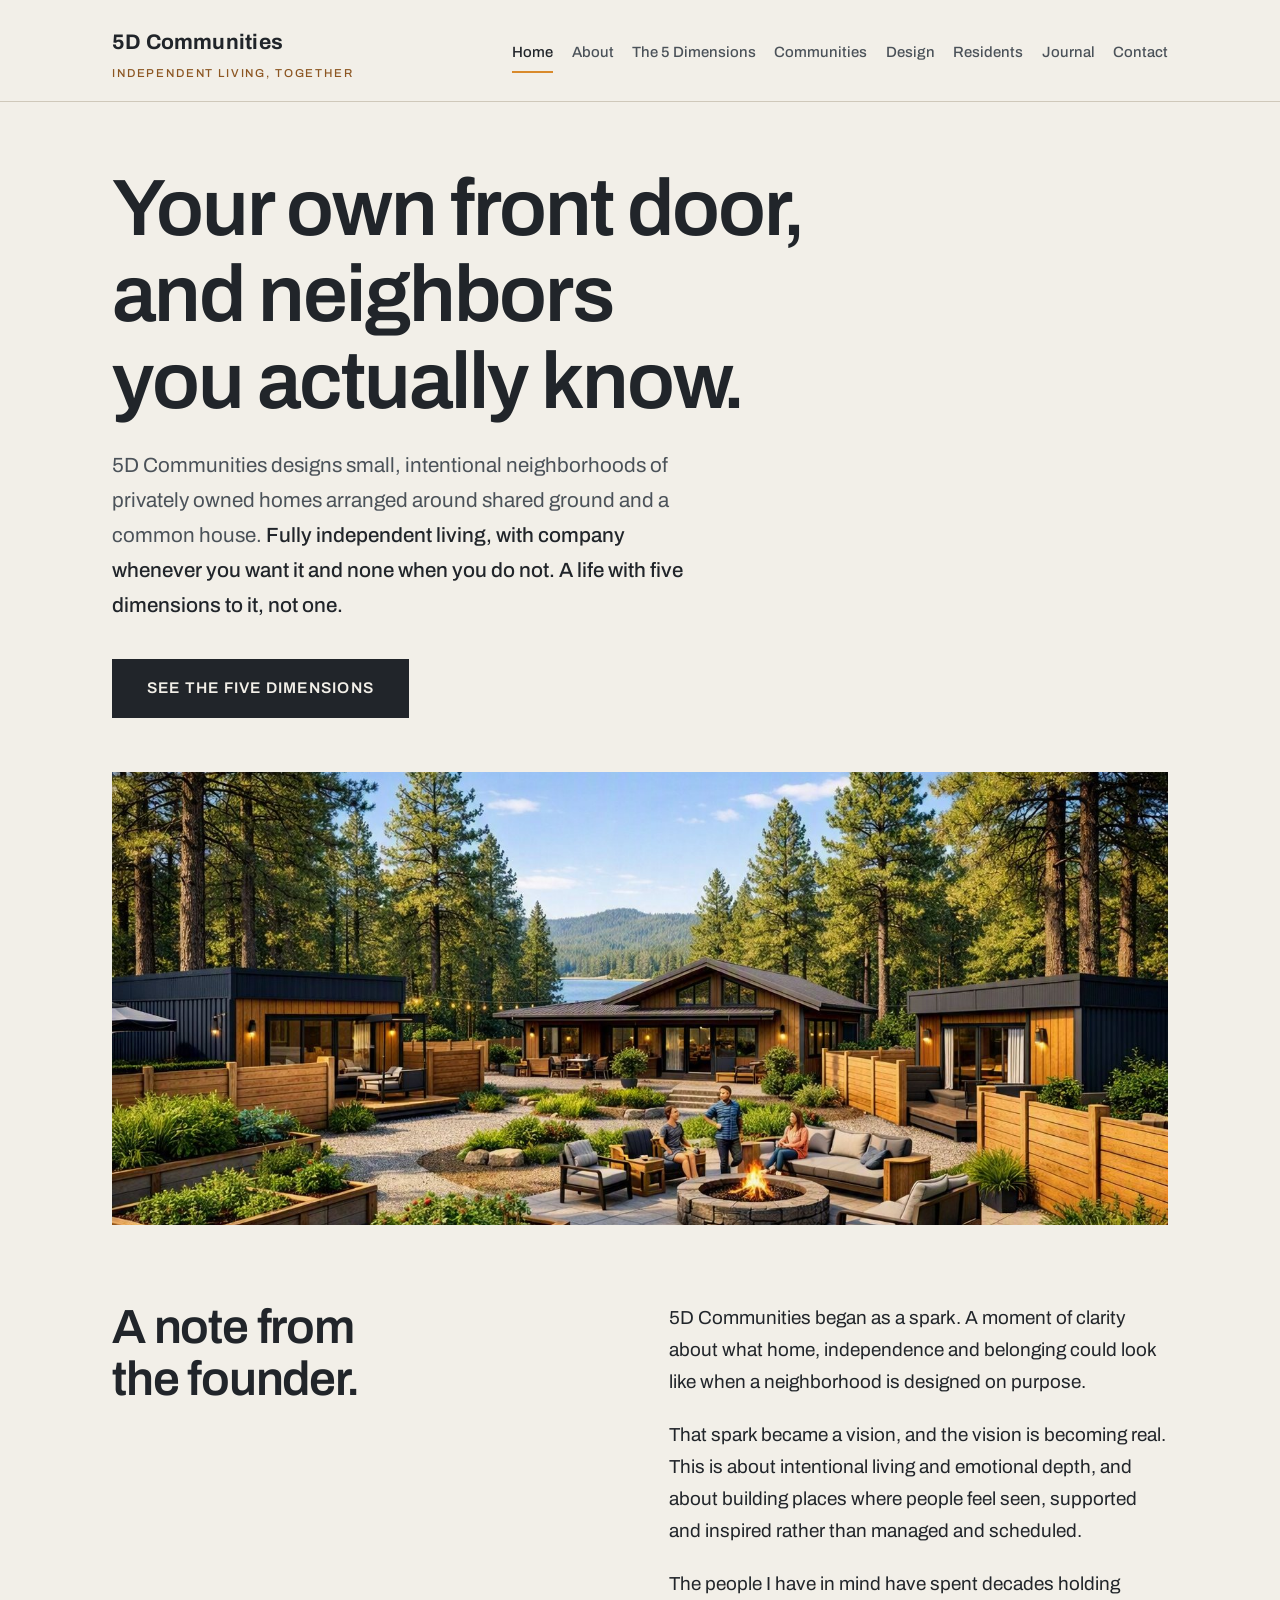
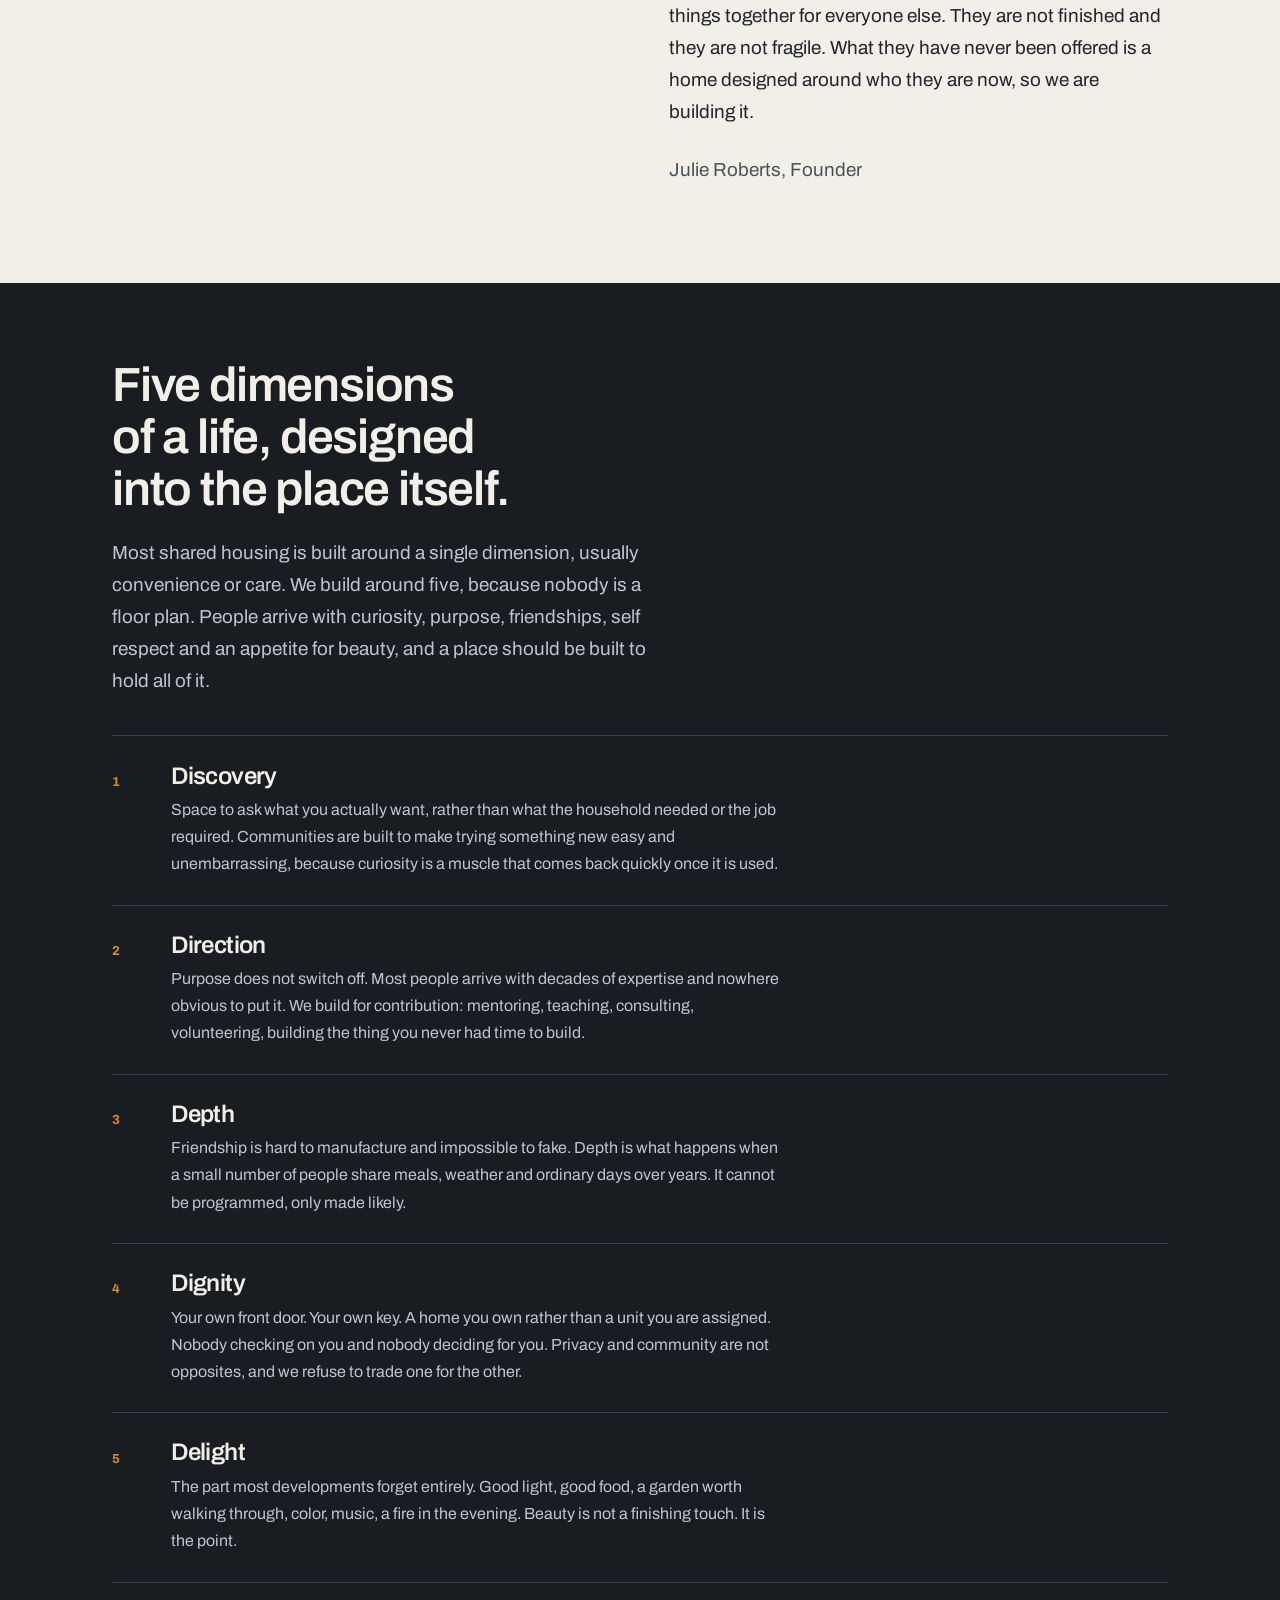
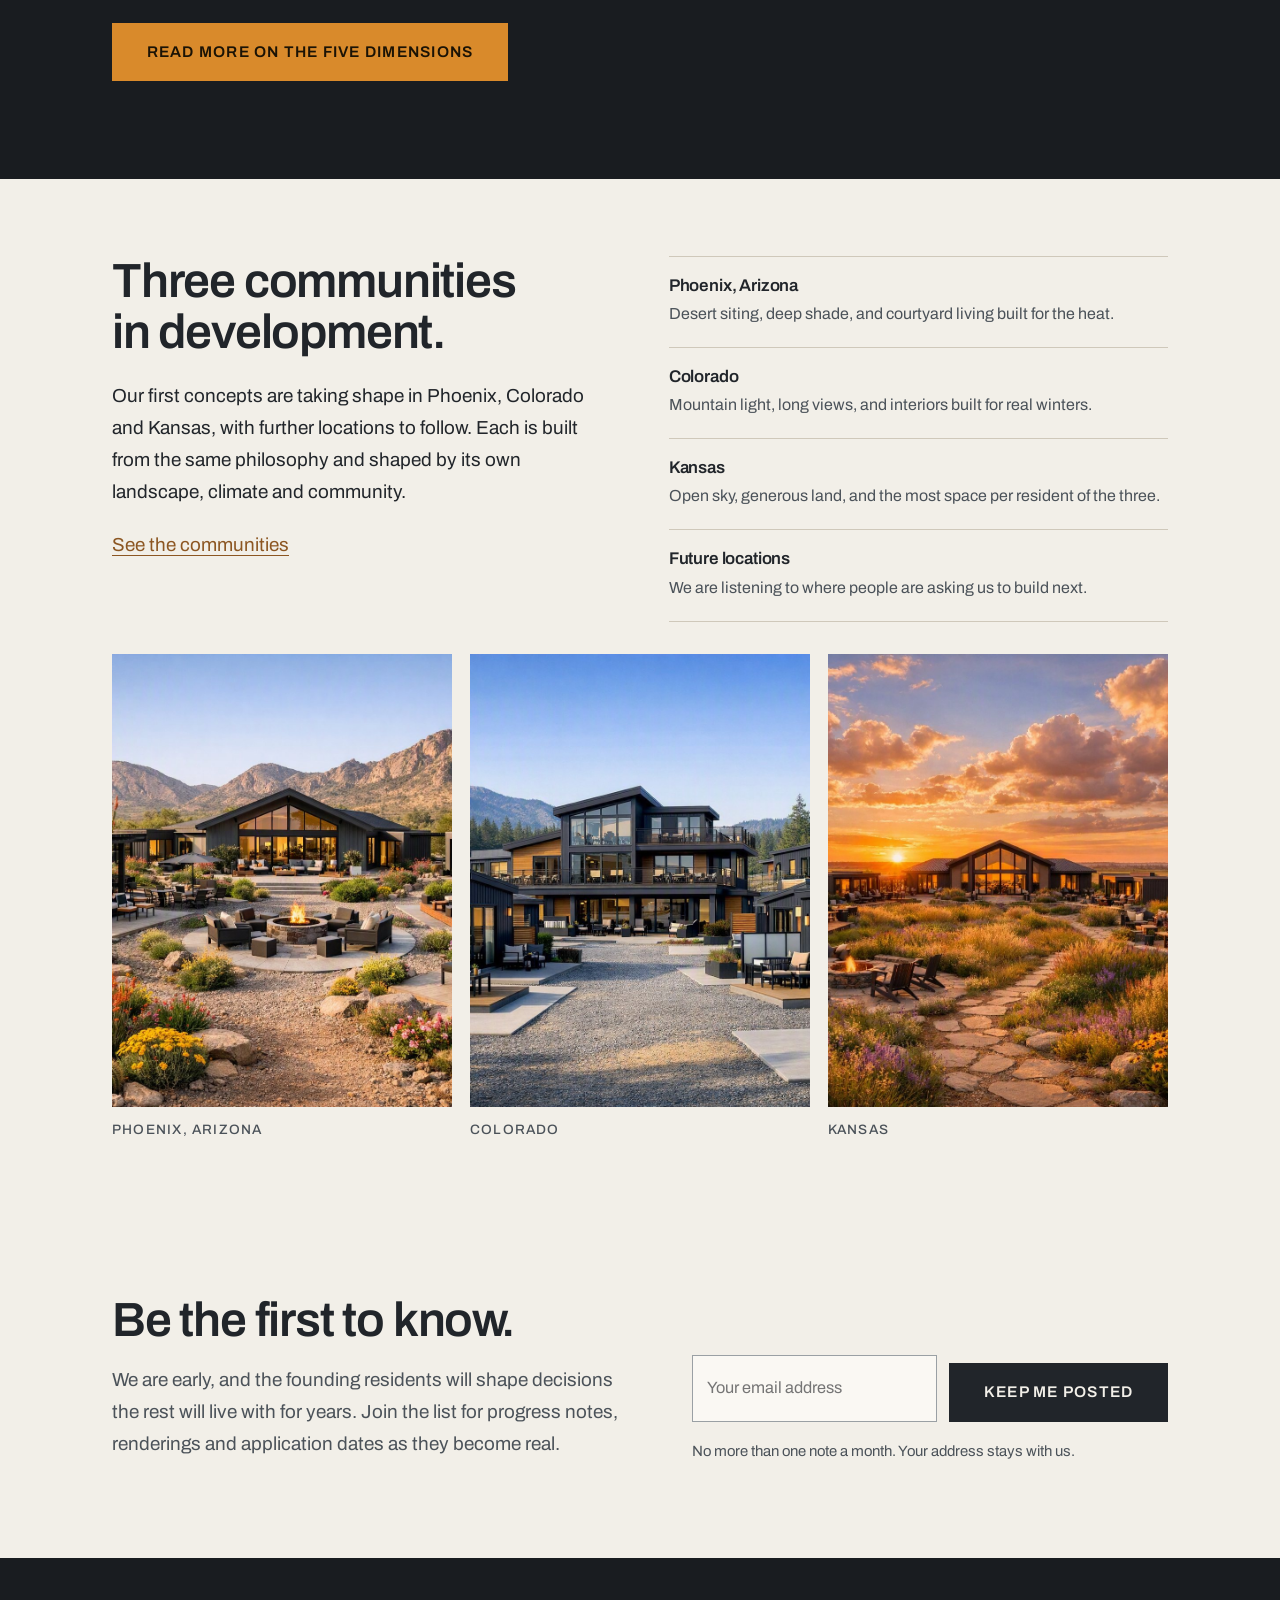
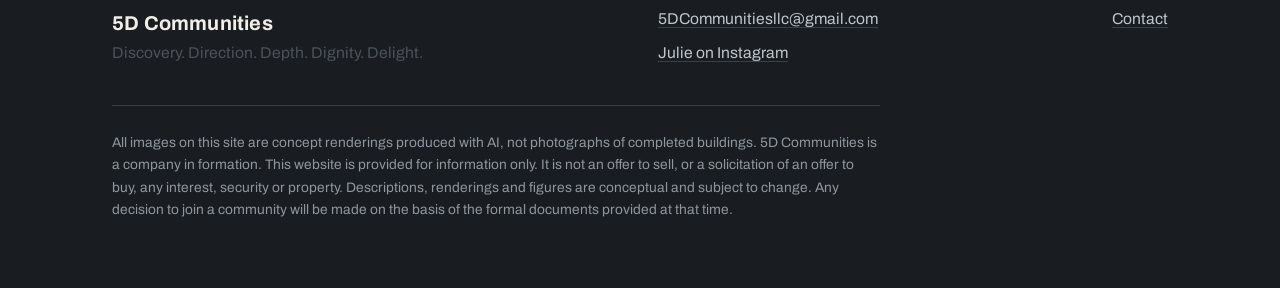
==== commit 1ce4c310: "Add files via upload" ====
--- a/index.html
+++ b/index.html
@@ -30,7 +30,6 @@
       <a href="communities.html">Communities</a>
       <a href="design.html">Design</a>
       <a href="residents.html">Residents</a>
-      <a href="partners.html">Partners</a>
       <a href="journal.html">Journal</a>
       <a href="contact.html">Contact</a>
     </nav>
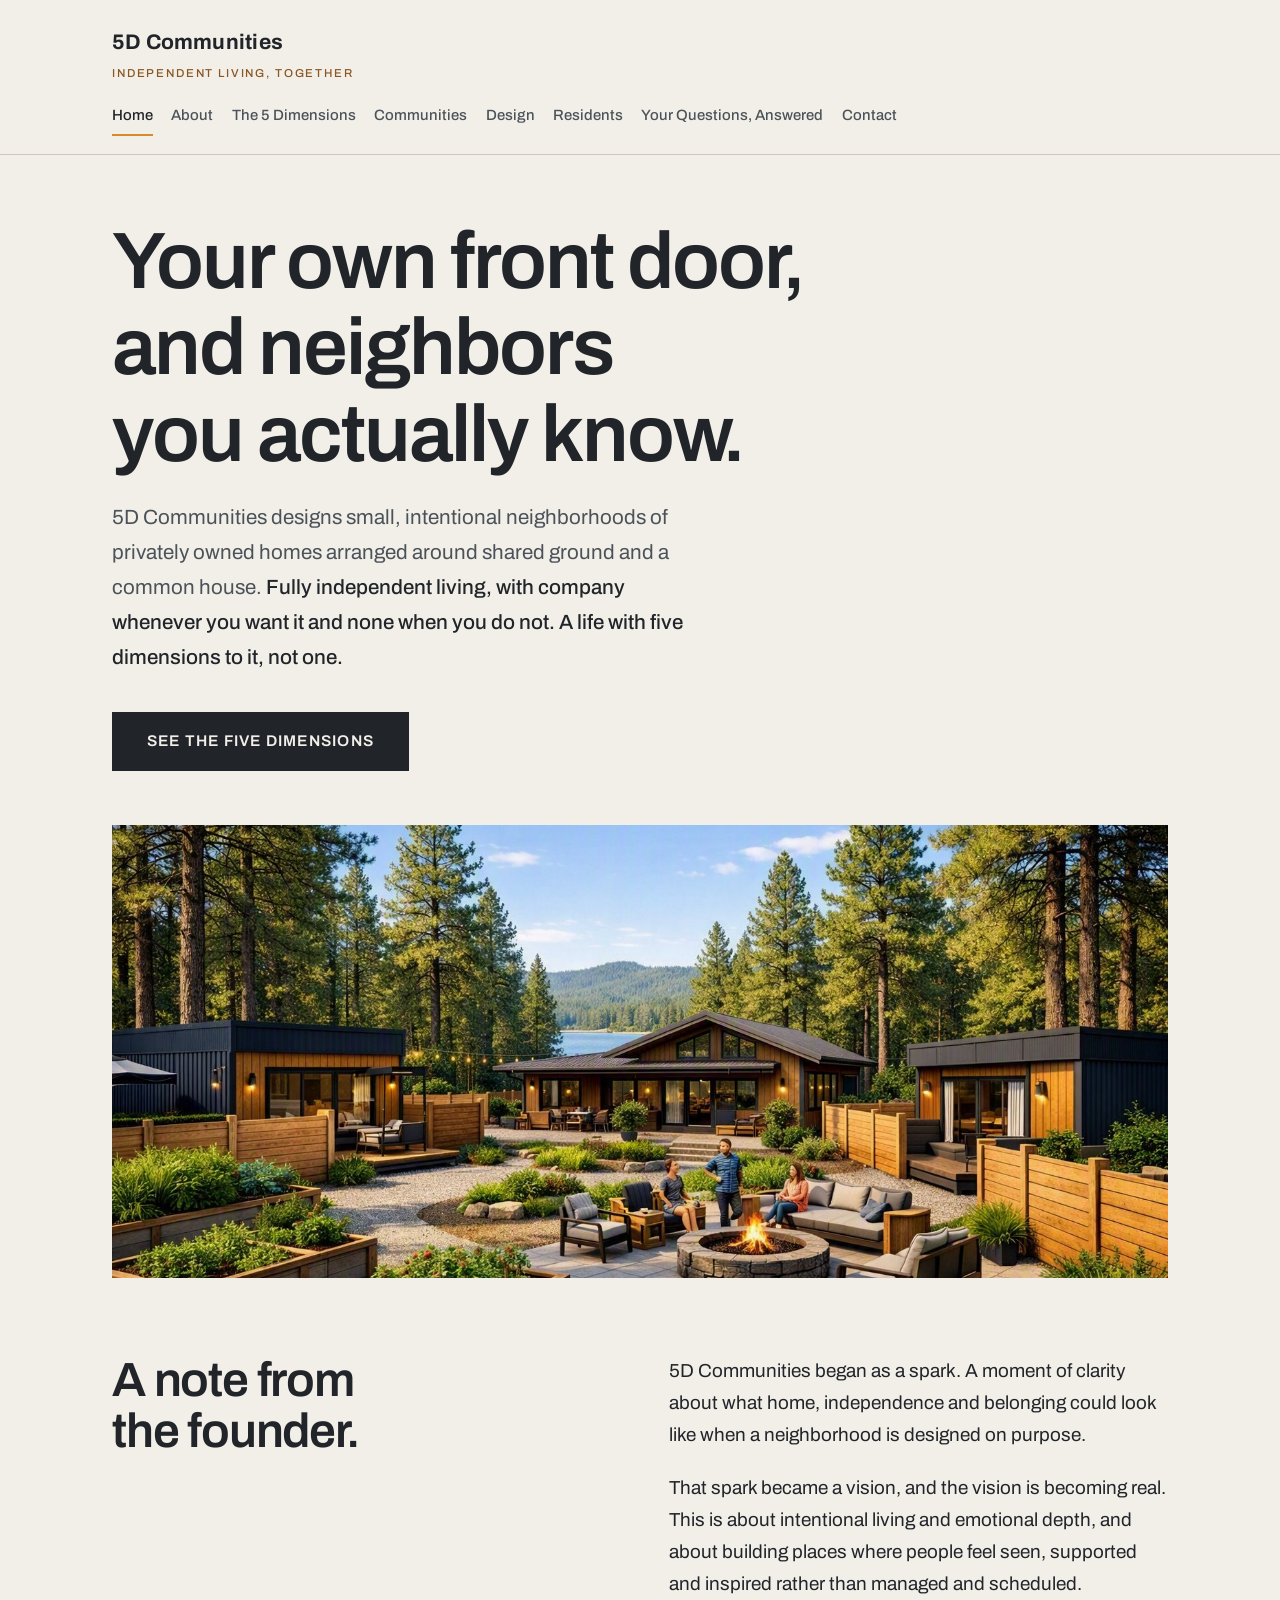
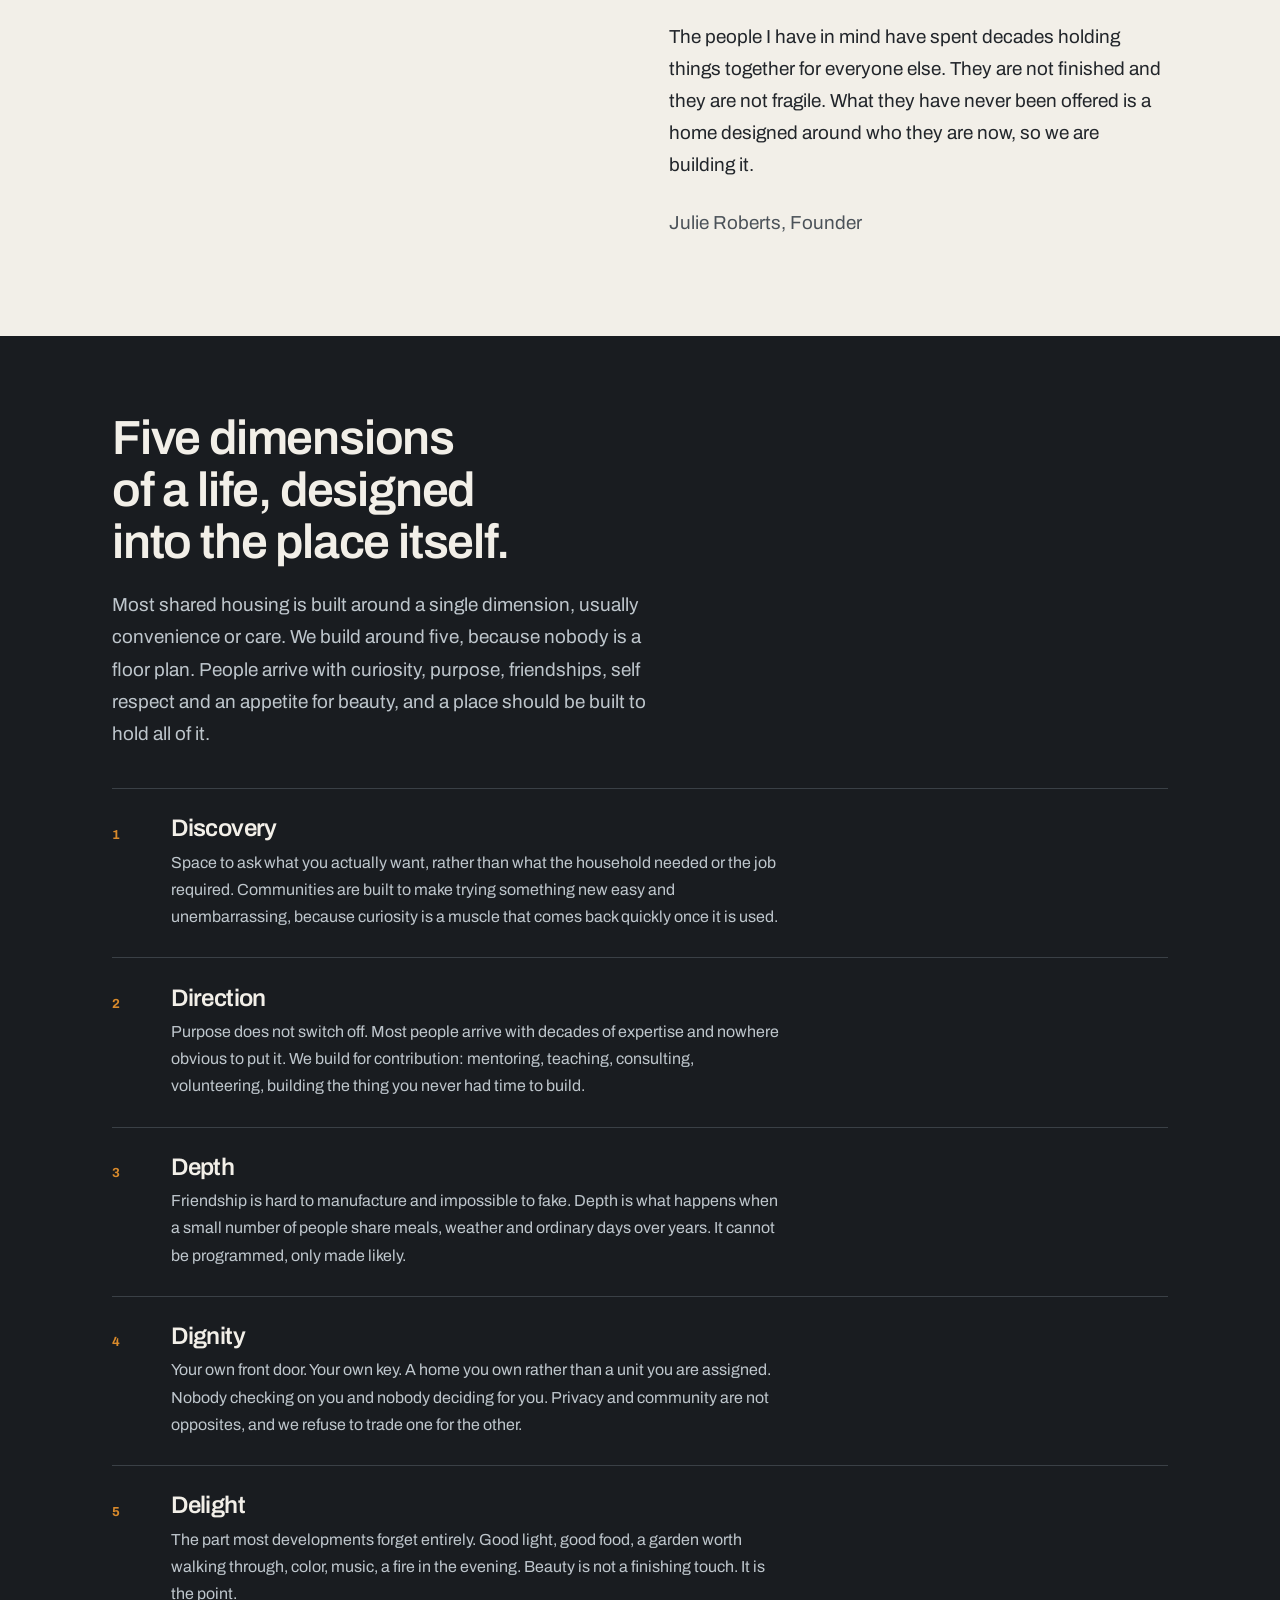
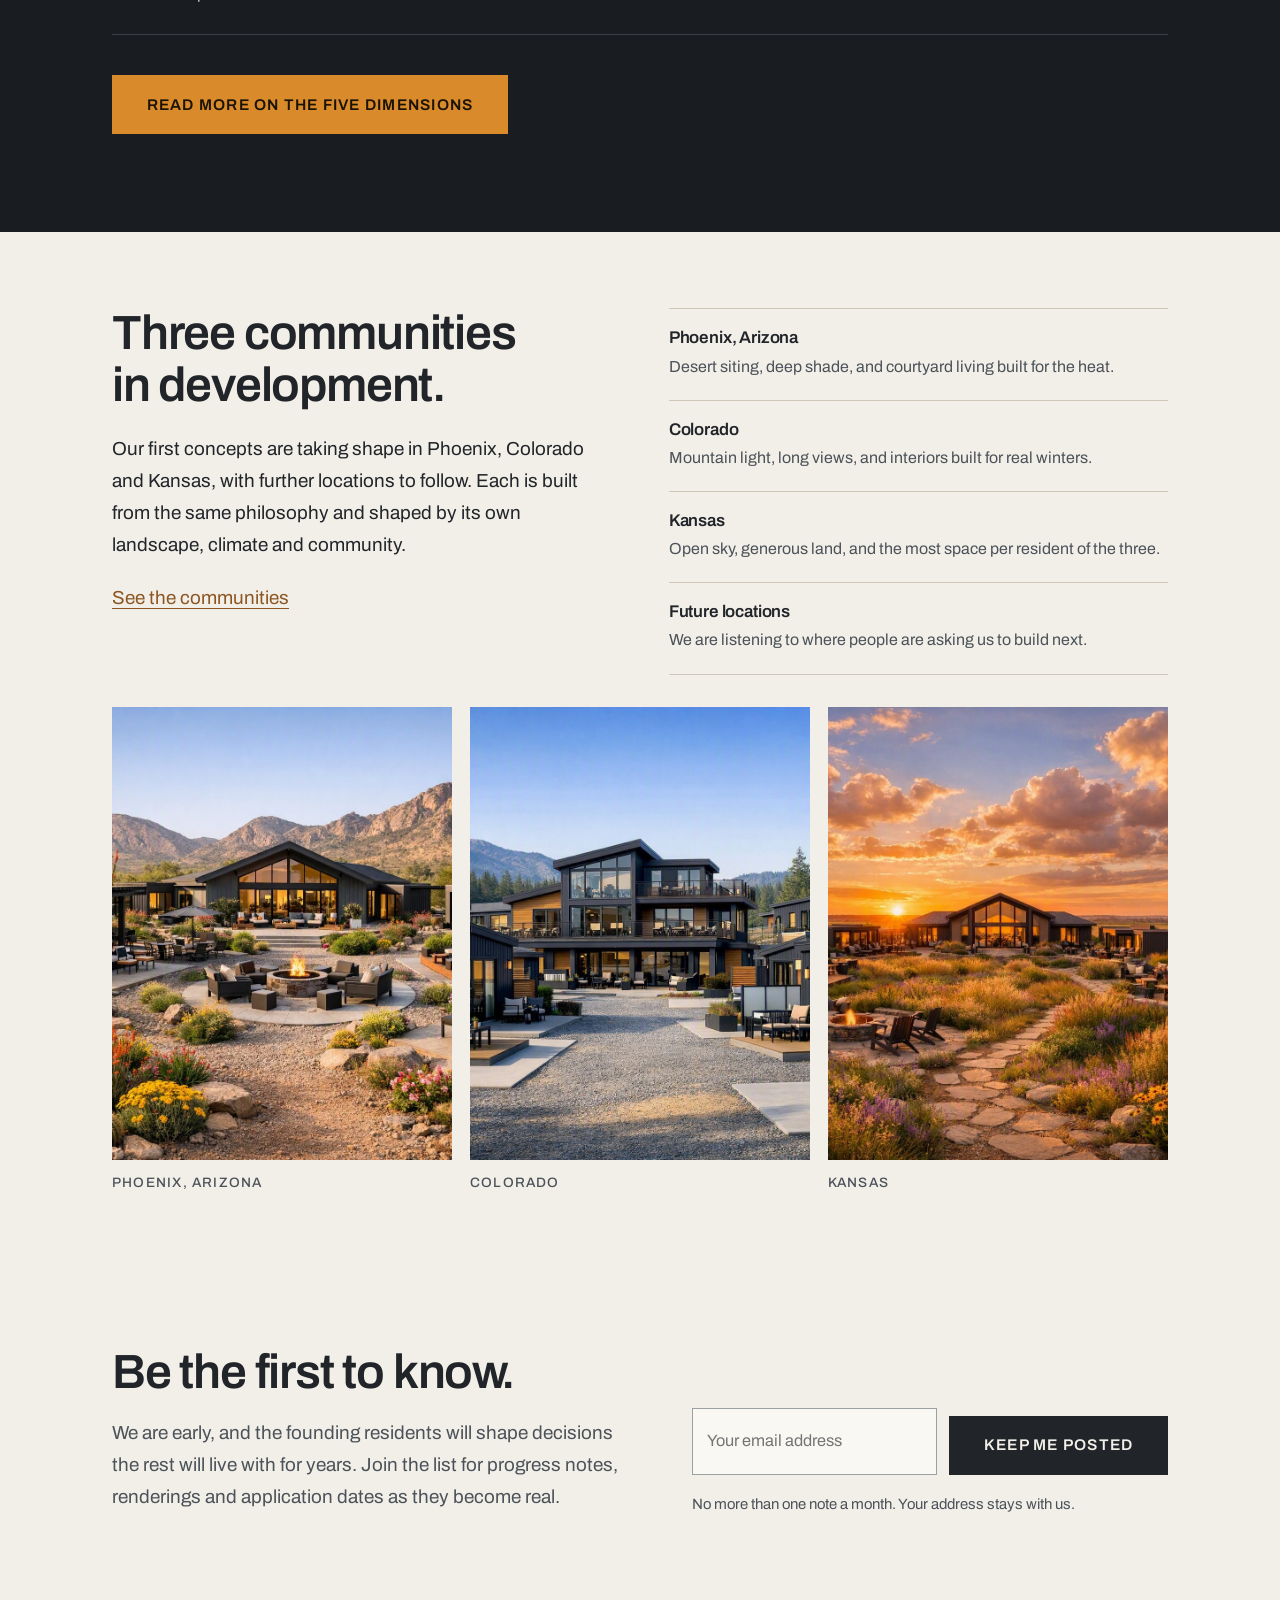
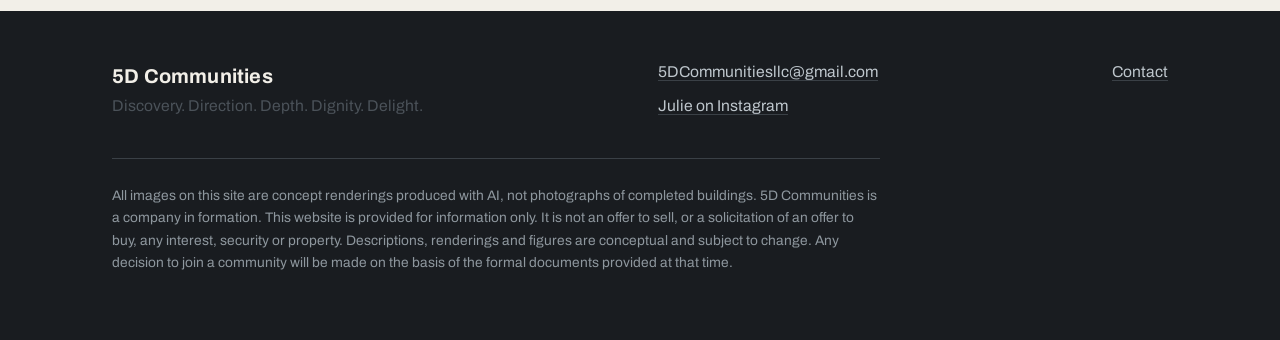
==== commit d1d5af89: "Update index.html" ====
--- a/index.html
+++ b/index.html
@@ -30,7 +30,7 @@
       <a href="communities.html">Communities</a>
       <a href="design.html">Design</a>
       <a href="residents.html">Residents</a>
-      <a href="journal.html">Journal</a>
+      <a href="journal.html">Your Questions, Answered</a>
       <a href="contact.html">Contact</a>
     </nav>
   </div>
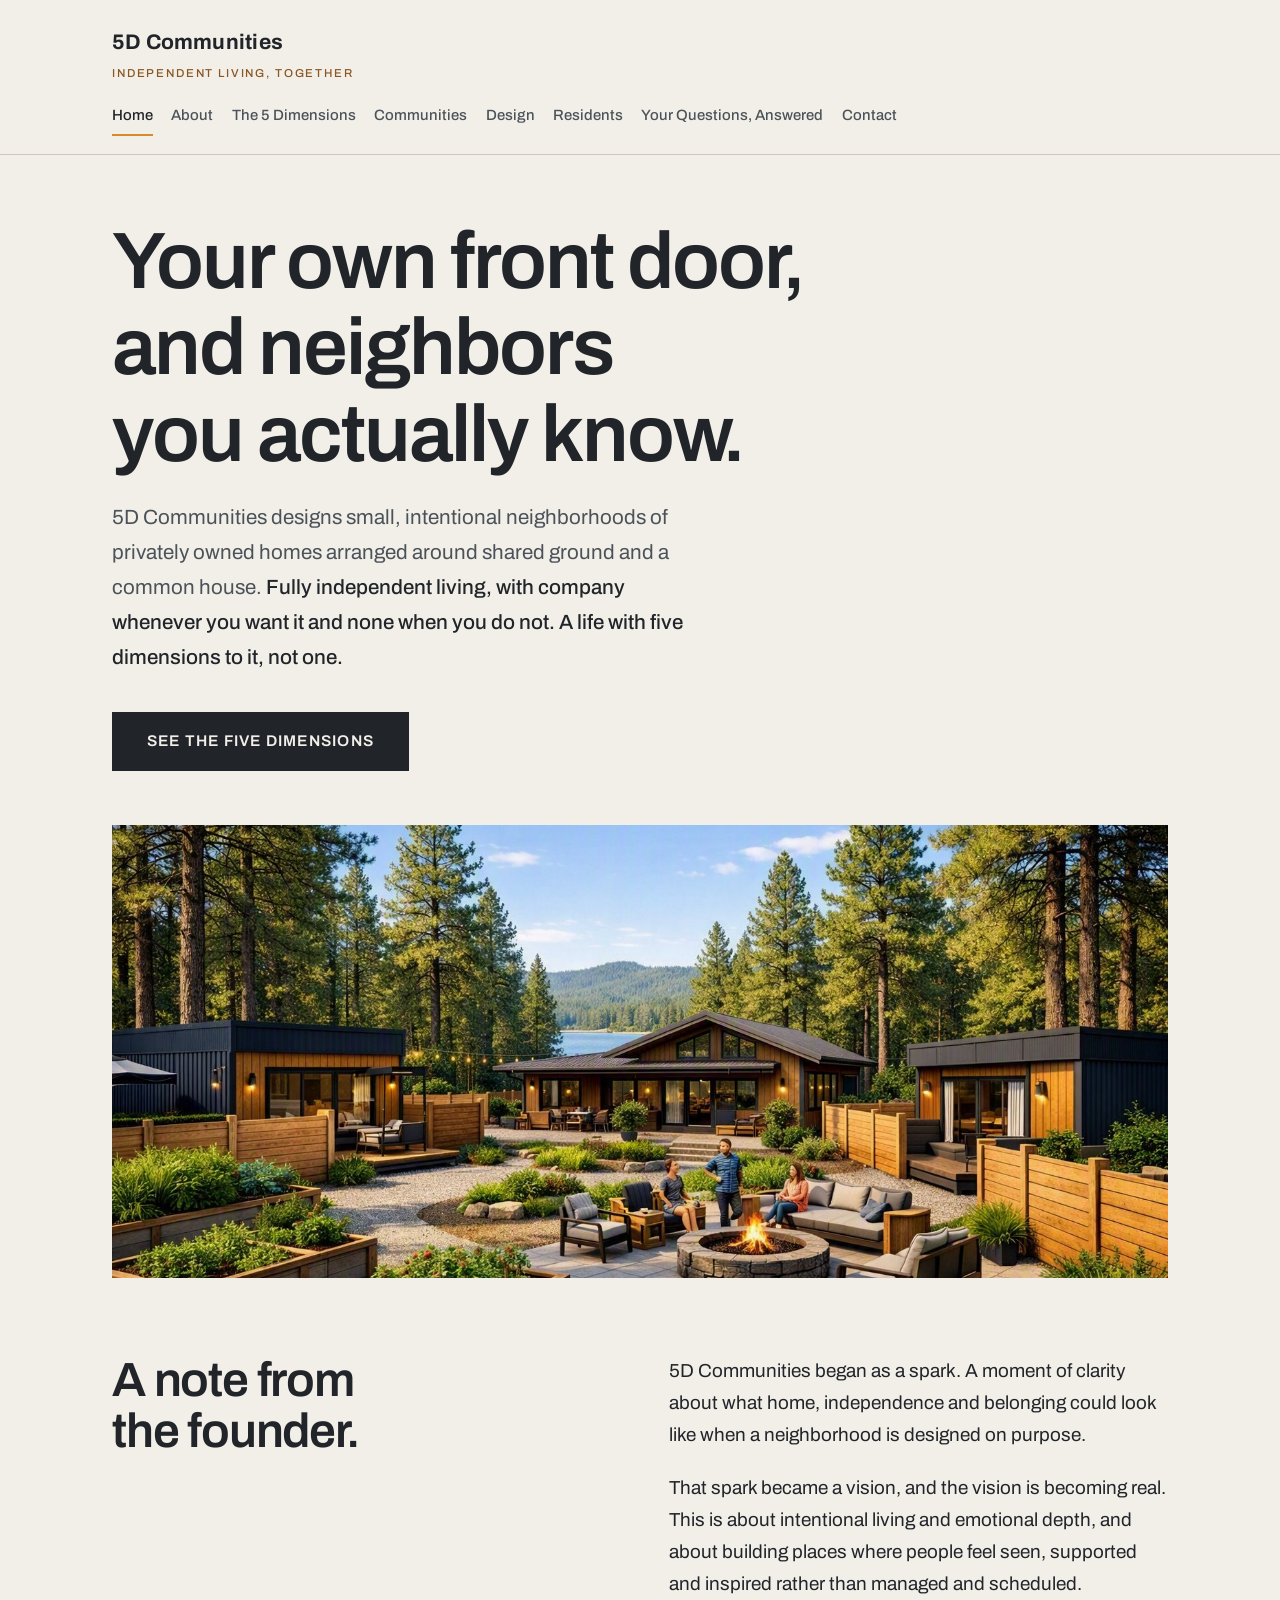
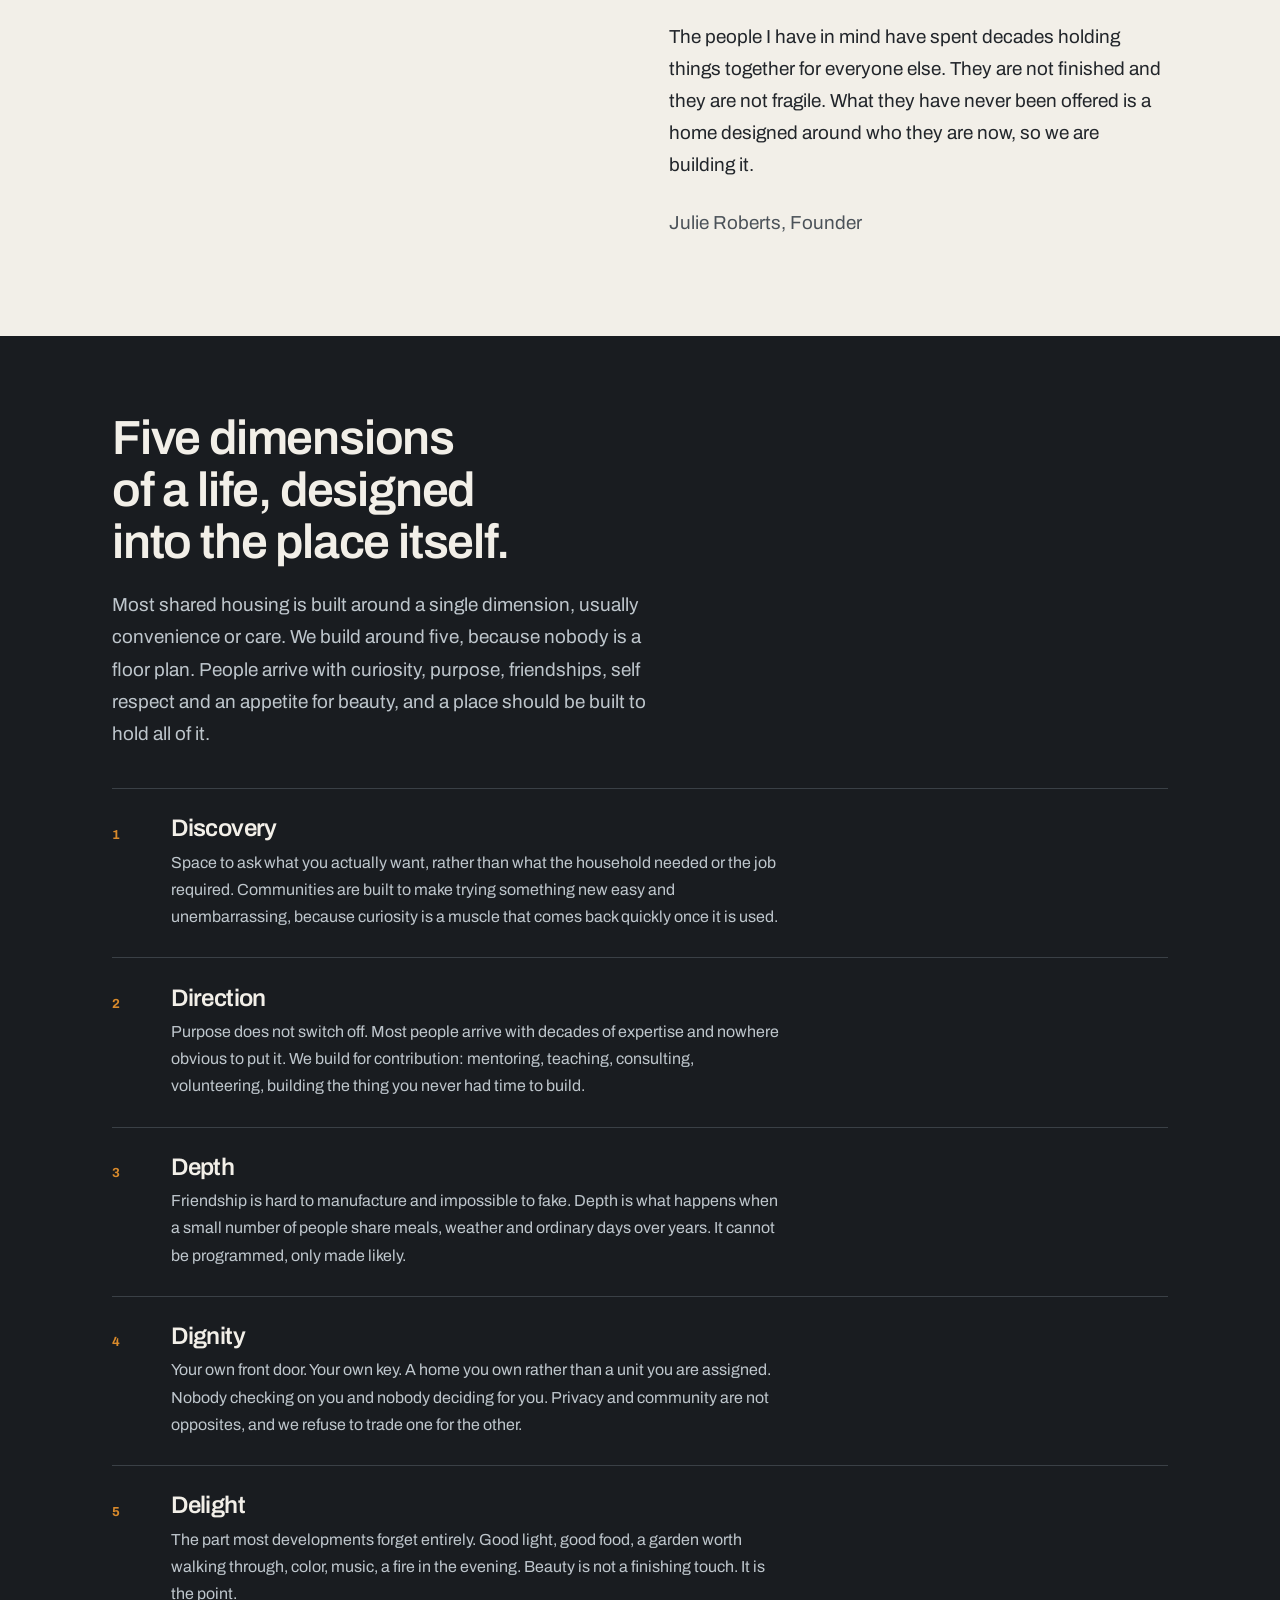
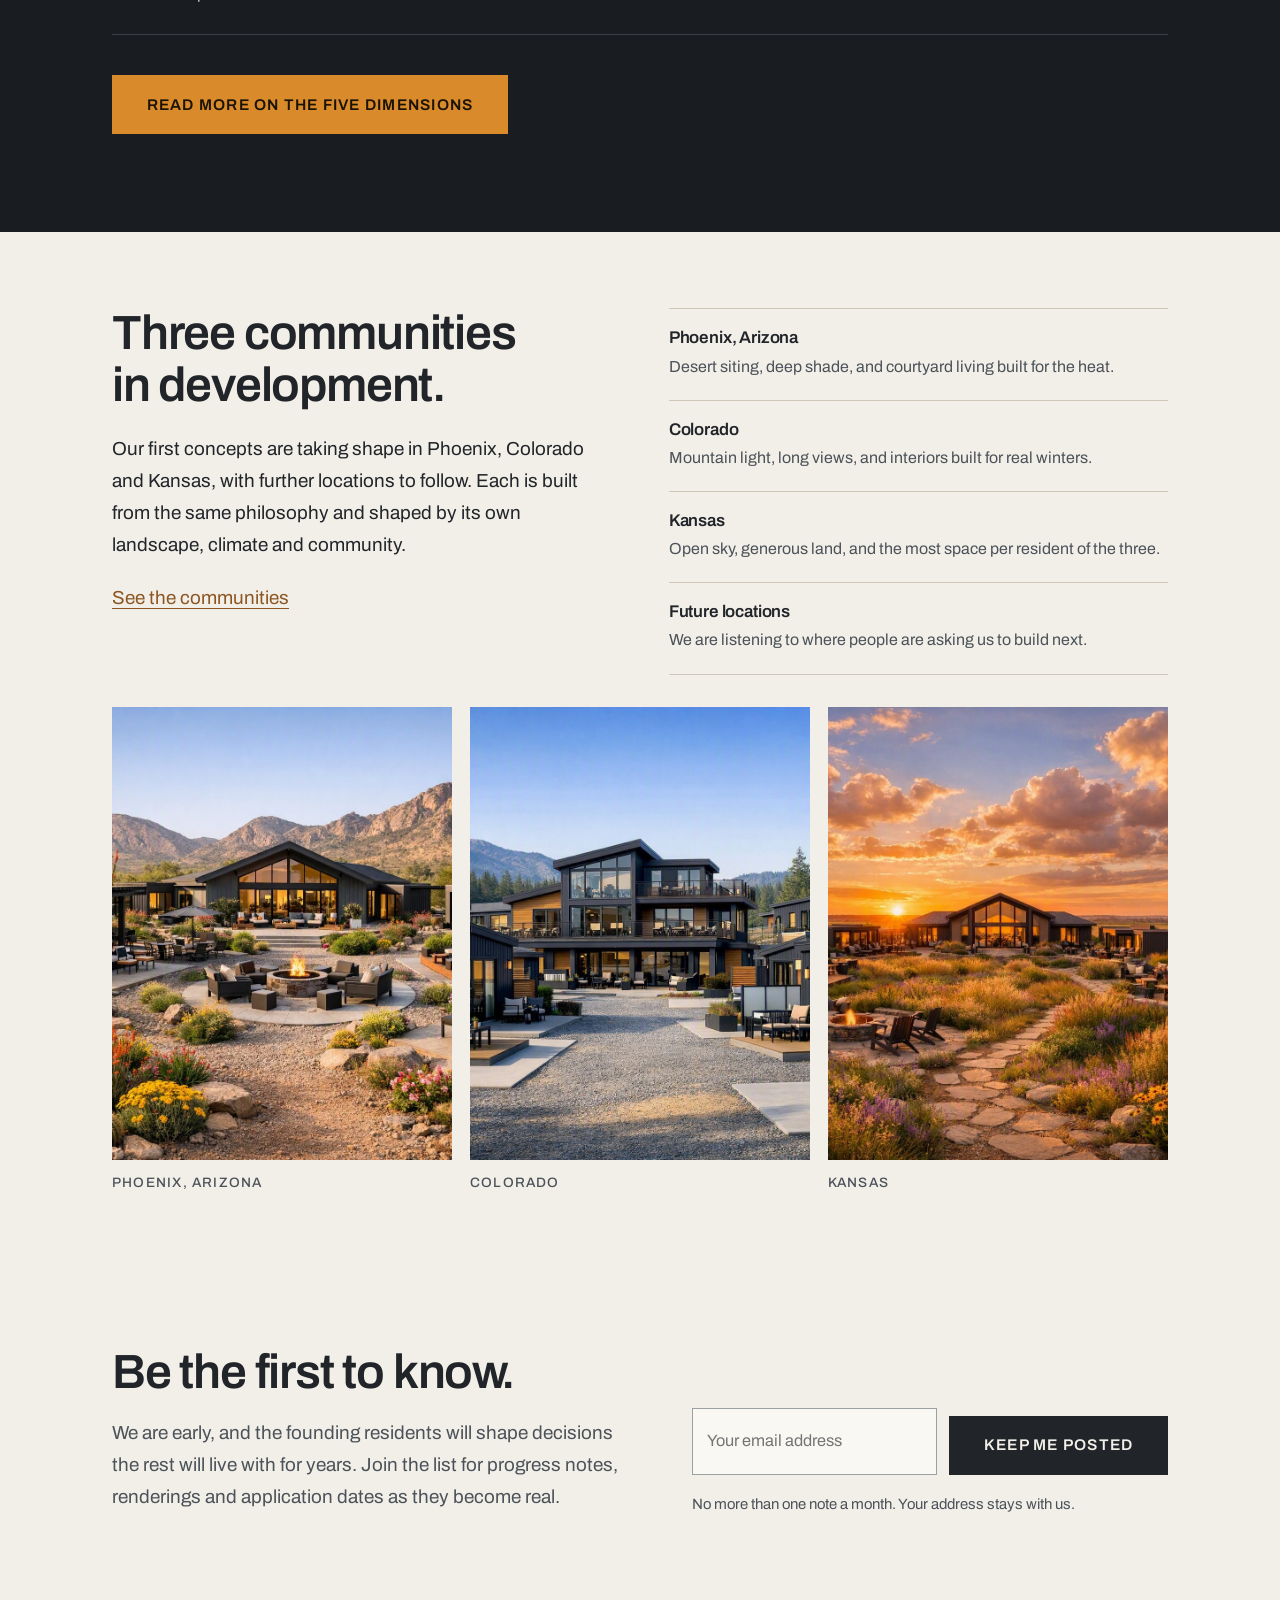
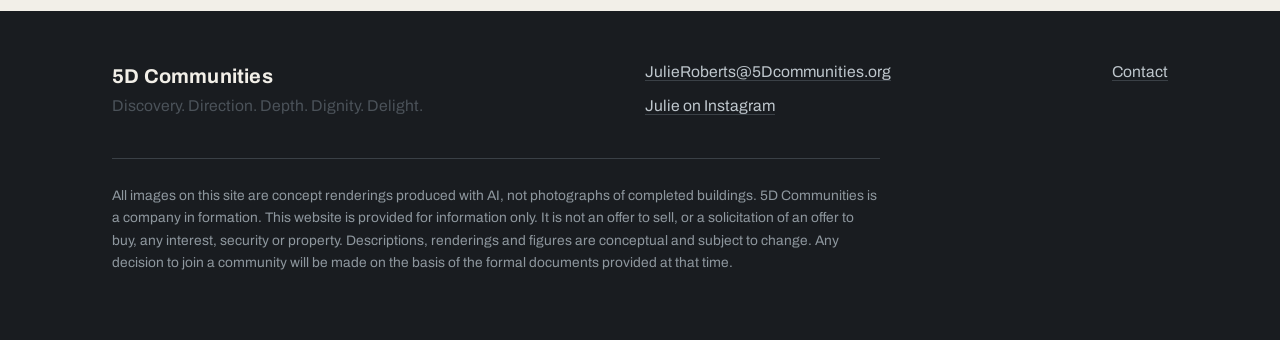
==== commit e17df805: "Add files via upload" ====
--- a/index.html
+++ b/index.html
@@ -161,7 +161,7 @@
         <div class="soft">Discovery. Direction. Depth. Dignity. Delight.</div>
       </div>
       <div>
-        <div><a href="mailto:5DCommunitiesllc@gmail.com">5DCommunitiesllc@gmail.com</a></div>
+        <div><a href="mailto:JulieRoberts@5Dcommunities.org">JulieRoberts@5Dcommunities.org</a></div>
         <div style="margin-top:0.5rem"><a href="https://www.instagram.com/dontcallme_julia/" rel="me noopener">Julie on Instagram</a></div>
       </div>
       <div>
